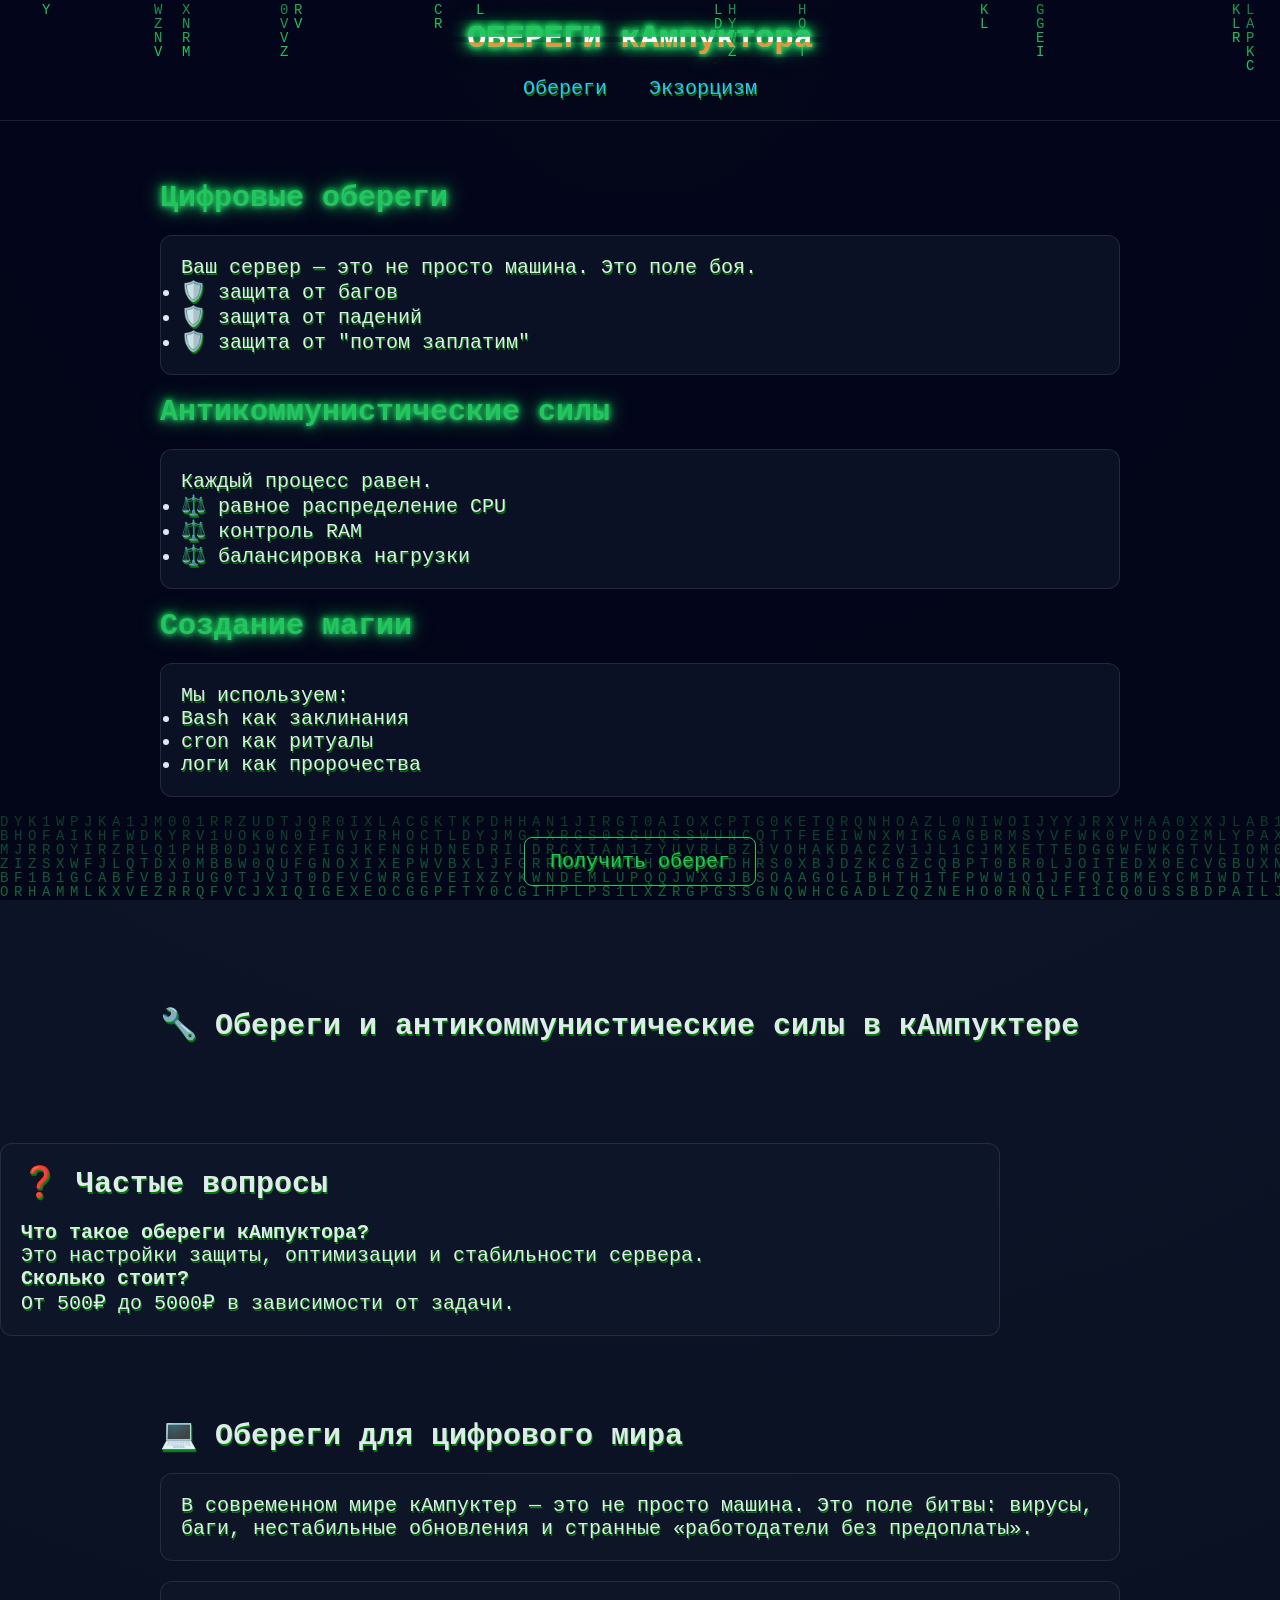
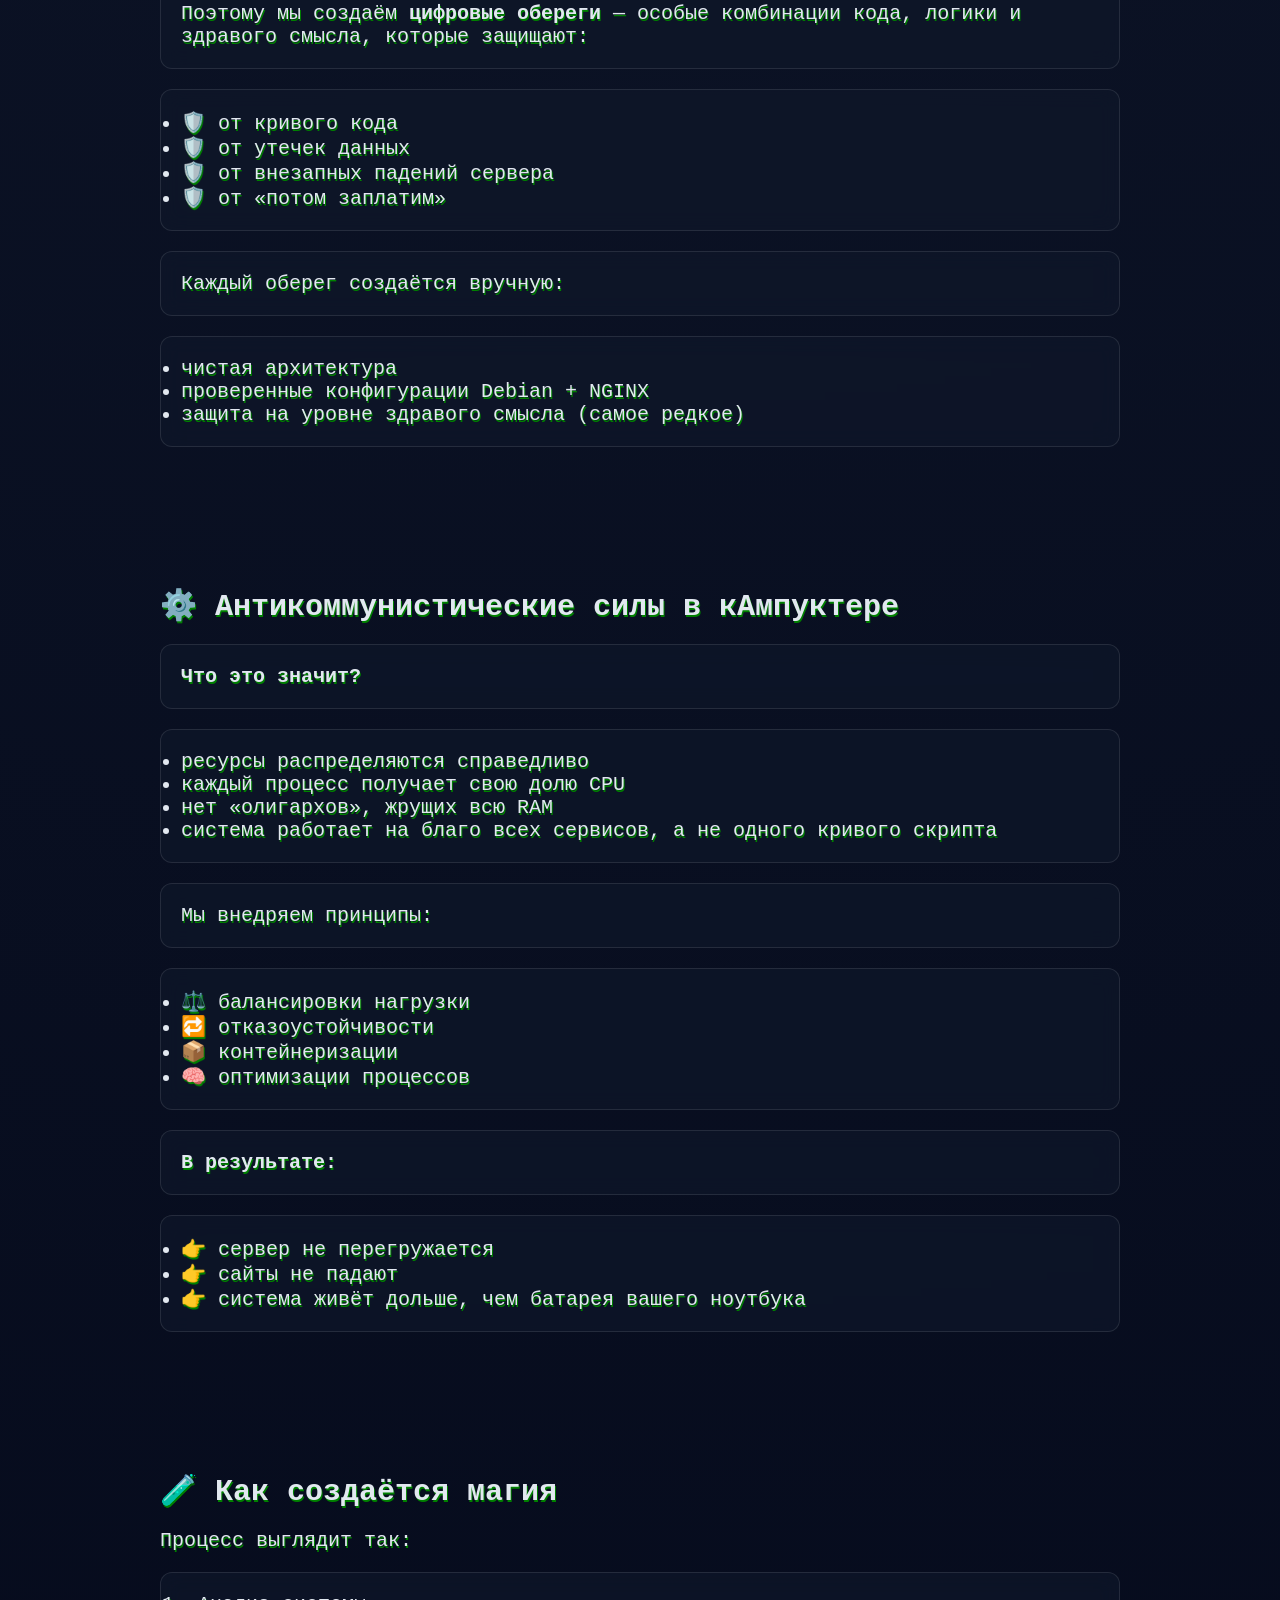
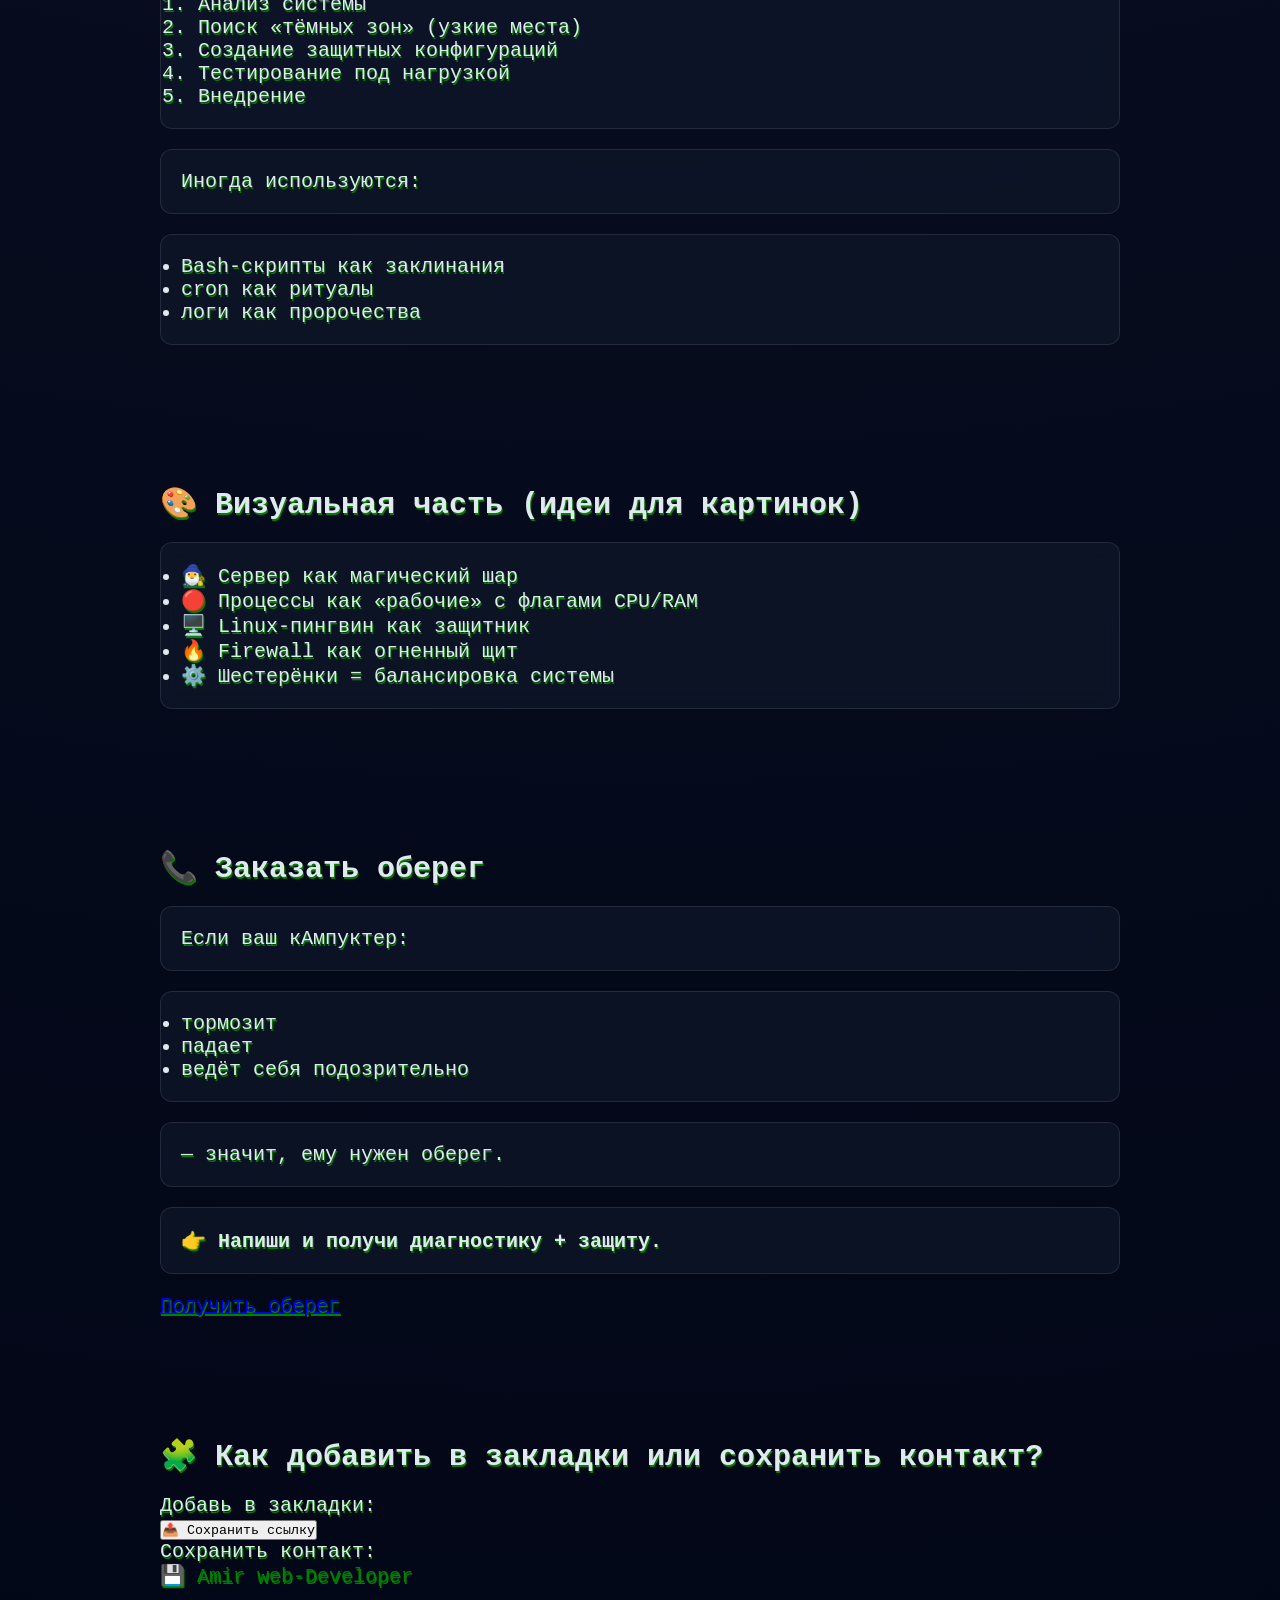
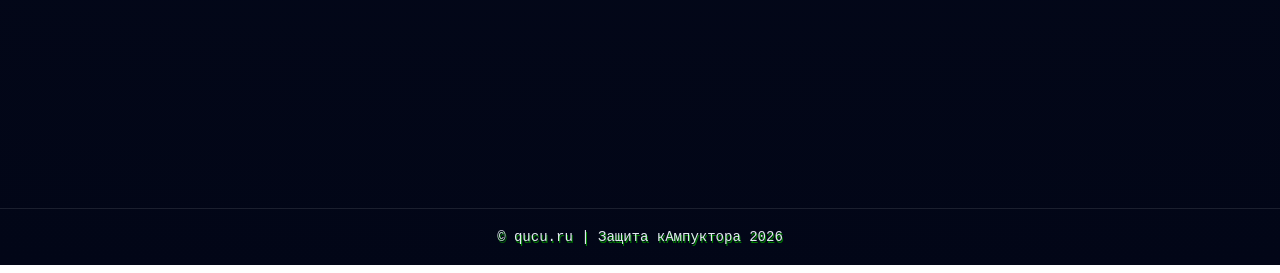
==== index.html @ 27f02ac3 "exsorcism" ====
<!DOCTYPE html>
<html lang="ru">
<head>
  <meta charset="UTF-8">
  <meta name="viewport" content="width=device-width, initial-scale=1.0">
  <title>Обереги кАмпуктора</title>
  <link rel="shortcut icon" href="logo.png" type="image/x-icon">
  <link rel="stylesheet" href="style.css">
  <script type="application/ld+json">
{
  "@context": "https://schema.org",
  "@type": "FAQPage",
  "mainEntity": [

    {
      "@type": "Question",
      "name": "Что такое обереги кАмпуктора?",
      "acceptedAnswer": {
        "@type": "Answer",
        "text": "Это комплекс настроек и защитных решений для серверов: безопасность, оптимизация, мониторинг и стабильность работы."
      }
    },

    {
      "@type": "Question",
      "name": "Зачем настраивать сервер Debian и NGINX?",
      "acceptedAnswer": {
        "@type": "Answer",
        "text": "Без настройки сервер может тормозить, падать или быть уязвимым для атак. Правильная конфигурация обеспечивает стабильность и защиту."
      }
    },

    {
      "@type": "Question",
      "name": "Сколько стоит настройка сервера?",
      "acceptedAnswer": {
        "@type": "Answer",
        "text": "Диагностика от 500 рублей, базовая защита от 2000 рублей, полная настройка сервера от 5000 рублей. Цена зависит от сложности задачи."
      }
    },

    {
      "@type": "Question",
      "name": "Как быстро выполняется работа?",
      "acceptedAnswer": {
        "@type": "Answer",
        "text": "Обычно диагностика занимает 1-2 часа, настройка — от нескольких часов до 1-2 дней в зависимости от проекта."
      }
    },

    {
      "@type": "Question",
      "name": "Можно ли ускорить сайт без покупки нового сервера?",
      "acceptedAnswer": {
        "@type": "Answer",
        "text": "Да, оптимизация конфигурации, кэширование и настройка NGINX часто дают значительный прирост производительности без апгрейда железа."
      }
    },

    {
      "@type": "Question",
      "name": "Как связаться для заказа?",
      "acceptedAnswer": {
        "@type": "Answer",
        "text": "Связаться можно через Telegram или email, указанные на сайте. Ответ обычно в течение 5–15 минут."
      }
    }

  ]
}
</script>
  <script type="application/ld+json">
{
  "@context": "https://schema.org",
  "@type": "ProfessionalService",
  "name": "Amulets Kampuktera",
  "url": "https://amulets-kampuktera.qucu.ru/",
  "description": "Настройка и защита серверов Debian и NGINX. Обереги кАмпуктора: безопасность, оптимизация, стабильность.",
  "areaServed": "Worldwide",
  "availableLanguage": ["Russian"],
  "serviceType": [
    "Server Administration",
    "NGINX Setup",
    "Debian Configuration",
    "Web Server Security",
    "Performance Optimization"
  ],
  "provider": {
    "@type": "Person",
    "name": "Amir"
  },
  "offers": {
    "@type": "Offer",
    "priceCurrency": "RUB",
    "price": "500",
    "description": "Диагностика сервера и консультация"
  }
}
</script>
<script type="application/ld+json">
{
  "@context": "https://schema.org",
  "@type": "Service",
  "name": "Настройка и защита серверов",
  "provider": {
    "@type": "Person",
    "name": "Amir"
  },
  "areaServed": {
    "@type": "Place",
    "name": "Worldwide"
  },
  "hasOfferCatalog": {
    "@type": "OfferCatalog",
    "name": "Услуги",
    "itemListElement": [
      {
        "@type": "Offer",
        "name": "Диагностика сервера",
        "price": "500",
        "priceCurrency": "RUB"
      },
      {
        "@type": "Offer",
        "name": "Настройка безопасности",
        "price": "2000",
        "priceCurrency": "RUB"
      },
      {
        "@type": "Offer",
        "name": "Полная настройка сервера",
        "price": "5000",
        "priceCurrency": "RUB"
      }
    ]
  }
}
</script>
<script type="application/ld+json">
{
  "@context": "https://schema.org",
  "@type": "ContactPoint",
  "contactType": "customer support",
  "availableLanguage": ["Russian"],
  "url": "https://wa.me/+79528885656"
}
</script>
</head>
<body>

<canvas id="matrix"></canvas>
 <main>
<header>
  <h1 class="neon glitch"  data-text="ОБЕРЕГИ кАмпуктора">ОБЕРЕГИ кАмпуктора</h1>
  <nav>
    <!-- <a href="/">Главная</a> -->
    <a href="/amuletes">Обереги</a>
    <a href="/exorcism">Экзорцизм</a>
  </nav>
</header>

<section>
  <h2 class="neon">Цифровые обереги</h2>
  <div class="card">
    <p>Ваш сервер — это не просто машина. Это поле боя.</p>
    <ul>
      <li>🛡️ защита от багов</li>
      <li>🛡️ защита от падений</li>
      <li>🛡️ защита от "потом заплатим"</li>
    </ul>
  </div>

  <h2 class="neon">Антикоммунистические силы</h2>
  <div class="card">
    <p>Каждый процесс равен.</p>
    <ul>
      <li>⚖️ равное распределение CPU</li>
      <li>⚖️ контроль RAM</li>
      <li>⚖️ балансировка нагрузки</li>
    </ul>
  </div>

  <h2 class="neon">Создание магии</h2>
  <div class="card">
    <p>Мы используем:</p>
    <ul>
      <li>Bash как заклинания</li>
      <li>cron как ритуалы</li>
      <li>логи как пророчества</li>
    </ul>
  </div>

  <div style="text-align:center;margin-top:40px;">
    <a href="#contact" class="btn">Получить оберег</a>
  </div>
</section>
  <section id="hero">
    <h1>🔧  Обереги и антикоммунистические силы в кАмпуктере</h1>
  </section>
<section class="card reveal">
  <h2>❓ Частые вопросы</h2>

  <p><strong>Что такое обереги кАмпуктора?</strong><br>
  Это настройки защиты, оптимизации и стабильности сервера.</p>

  <p><strong>Сколько стоит?</strong><br>
  От 500₽ до 5000₽ в зависимости от задачи.</p>

</section>
  <section id="oberegi">
    <h2>💻 Обереги для цифрового мира</h2>

    <p class="card">
      В современном мире кАмпуктер — это не просто машина.
      Это поле битвы: вирусы, баги, нестабильные обновления и странные «работодатели без предоплаты».
    </p>

    <p class="card">
      Поэтому мы создаём <strong>цифровые обереги</strong> — особые комбинации кода, логики и здравого смысла, которые защищают:
    </p>

    <ul class="card">
      <li>🛡️ от кривого кода</li>
      <li>🛡️ от утечек данных</li>
      <li>🛡️ от внезапных падений сервера</li>
      <li>🛡️ от «потом заплатим»</li>
    </ul>

    <p class="card">Каждый оберег создаётся вручную:</p>

    <ul class="card">
      <li>чистая архитектура</li>
      <li>проверенные конфигурации Debian + NGINX</li>
      <li>защита на уровне здравого смысла (самое редкое)</li>
    </ul>
  </section>

  <section id="communism">
    <h2>⚙️ Антикоммунистические силы в кАмпуктере</h2>

    <p class="card"><strong>Что это значит?</strong></p>

    <ul class="card">
      <li>ресурсы распределяются справедливо</li>
      <li>каждый процесс получает свою долю CPU</li>
      <li>нет «олигархов», жрущих всю RAM</li>
      <li>система работает на благо всех сервисов, а не одного кривого скрипта</li>
    </ul>

    <p class="card">Мы внедряем принципы:</p>

    <ul class="card">
      <li>⚖️ балансировки нагрузки</li>
      <li>🔁 отказоустойчивости</li>
      <li>📦 контейнеризации</li>
      <li>🧠 оптимизации процессов</li>
    </ul>

    <p class="card"><strong>В результате:</strong></p>

    <ul class="card">
      <li>👉 сервер не перегружается</li>
      <li>👉 сайты не падают</li>
      <li>👉 система живёт дольше, чем батарея вашего ноутбука</li>
    </ul>
  </section>

  <section id="magic">
    <h2>🧪 Как создаётся магия</h2>

    <pv>Процесс выглядит так:</p>

    <ol class="card">
      <li>Анализ системы</li>
      <li>Поиск «тёмных зон» (узкие места)</li>
      <li>Создание защитных конфигураций</li>
      <li>Тестирование под нагрузкой</li>
      <li>Внедрение</li>
    </ol>

    <p class="card">Иногда используются:</p>

    <ul class="card">
      <li>Bash-скрипты как заклинания</li>
      <li>cron как ритуалы</li>
      <li>логи как пророчества</li>
    </ul>
  </section>

  <section id="visual">
    <h2>🎨 Визуальная часть (идеи для картинок)</h2>

    <ul class="card">
      <li>🧙‍♂️ Сервер как магический шар</li>
      <li>🔴 Процессы как «рабочие» с флагами CPU/RAM</li>
      <li>🖥️ Linux-пингвин как защитник</li>
      <li>🔥 Firewall как огненный щит</li>
      <li>⚙️ Шестерёнки = балансировка системы</li>
    </ul>
  </section>

  <section id="contact">
    <h2>📞 Заказать оберег</h2>

    <p class="card">Если ваш кАмпуктер:</p>

    <ul class="card">
      <li>тормозит</li>
      <li>падает</li>
      <li>ведёт себя подозрительно</li>
    </ul>

    <p class="card">— значит, ему нужен оберег.</p>

    <p class="card"><strong>👉 Напиши и получи диагностику + защиту.</strong></p>

    <a href="https://qucu.ru/#sec" class=\"btn\">Получить оберег</a>
  </section>

  <section id="menu">
    <h2>🧩 Как добавить в закладки или сохранить контакт? </h2>

    <p>Добавь в закладки:</p>
    <button onclick="shareSite()">📤 Сохранить ссылку</button>

<script>
function shareSite() {
  if (navigator.share) {
    navigator.share({
      title: document.title,
      url: window.location.href
    });
  } else {
    alert("Скопируйте ссылку и сохраните её.");
  }
}
</script>
    <br style="margin-bottom:3%;">

    <p>Сохранить контакт:</p>
    <a href="contact.vcf">💾 Amir web-Developer</a>
    
  </section>

</main>

<section>
 
</section>
<footer>
  <p> © <a href="https://qucu.ru">qucu.ru</a> | Защита кАмпуктора <span id="date"></span></p>
</footer>
<script src="js/matrix.js"></script>
<script>


  document.getElementById("date").textContent= new Date().getFullYear();
</script>

</body>
</html>
---- style.css ----
* {margin:0;padding:0;box-sizing:border-box;font-family:monospace;}

    body {
      background: radial-gradient(circle at top, #0f172a, #020617);
      color: #e2e8f0;
      overflow-x:hidden;
      font-size:20px;
      text-shadow:1px 2px green;
    }

    /* Neon glow */
    .neon {
      color:#22c55e;
      text-shadow:0 0 5px #22c55e,0 0 10px #22c55e,0 0 20px #22c55e;
    }

    header {
      padding:20px;
      text-align:center;
      border-bottom:1px solid rgba(255,255,255,0.1);
    }

    nav a {
      margin:0 15px;
      color:#38bdf8;
      text-decoration:none;
      transition:0.3s;
    }

    nav a:hover {
      color:#22c55e;
      text-shadow:0 0 10px #22c55e;
    }

    section {
      padding:60px 20px;
      max-width:1000px;
      margin:auto;
    }

    h1, h2 {
      margin-bottom:20px;
    }
 /* GLITCH */
    .glitch {
      position:relative;
      color:white;
      font-size:32px;
    }

    .glitch::before,
    .glitch::after {
      content:attr(data-text);
      position:absolute;
      left:0;
      width:100%;
      overflow:hidden;
    }

    .glitch::before {
      animation:glitchTop 1s infinite;
      color:#22c55e;
      clip-path:polygon(0 0,100% 0,100% 45%,0 45%);
    }

    .glitch::after {
      animation:glitchBottom 1.5s infinite;
      color:#f88e38;
      clip-path:polygon(0 60%,100% 60%,100% 100%,0 100%);
    }

    @keyframes glitchTop {
      0% {transform:translate(0);} 
      50% {transform:translate(-2px,-2px);} 
      100% {transform:translate(0);} 
    }

    @keyframes glitchBottom {
      0% {transform:translate(0);} 
      50% {transform:translate(2px,2px);} 
      100% {transform:translate(0);} 
    } /* glitch */

    .card {
      background: rgba(15,23,42,0.7);
      border:1px solid rgba(255,255,255,0.1);
      padding:20px;
      margin:20px 0;
      border-radius:12px;
      backdrop-filter: blur(10px);
      transition:0.3s;
    }
    
  ol.card li {
    margin-left:17px;
  }
    .card:hover {
      transform:translateY(-5px) scale(1.01);
      box-shadow:0 0 20px rgba(34,197,94,0.3);
    }

    /* Matrix rain */
    canvas {
      position:fixed;
      top:0;
      left:0;
      z-index:-1;
    }

    .btn {
      display:inline-block;
      padding:12px 25px;
      border:1px solid #22c55e;
      color:#22c55e;
      text-decoration:none;
      border-radius:8px;
      transition:0.3s;
    }

    .btn:hover {
      background:#22c55e;
      color:#020617;
      box-shadow:0 0 20px #22c55e;
    }

    footer {
      text-align:center;
      padding:20px;
      border-top:1px solid rgba(255,255,255,0.1);
      margin-top:40px;
      font-size:14px;
    }
    .card.show {
    opacity: 1;
    transform: translateY(0);
    }
   #menu > a:nth-child(7){
    text-decoration: none;
    color:green;
    transition: all ease-out 1s;
   }
   #menu > a:nth-child(7):hover{
    color:rgb(255, 217, 80);
   }
   footer > p > a {
    color: #e2e8f0;
    text-shadow: 1px 2px green;
    text-decoration: none;
   }
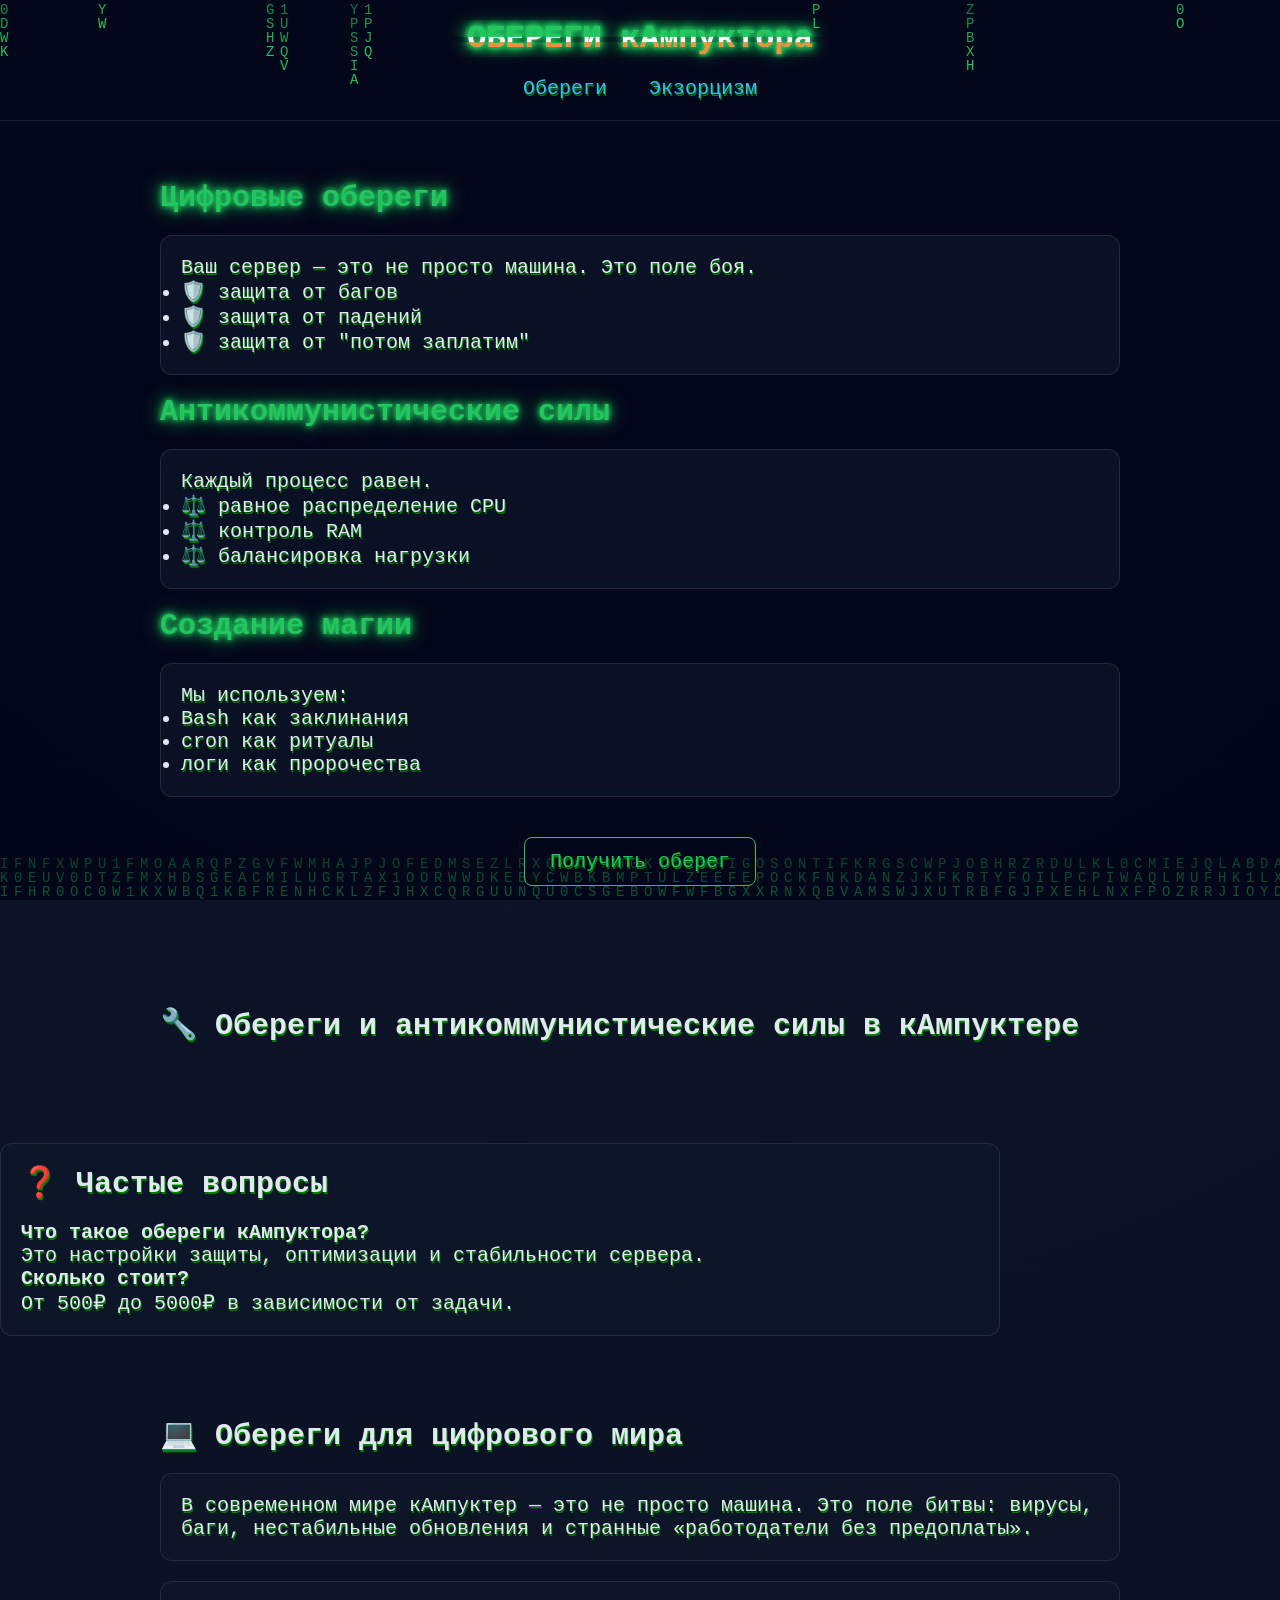
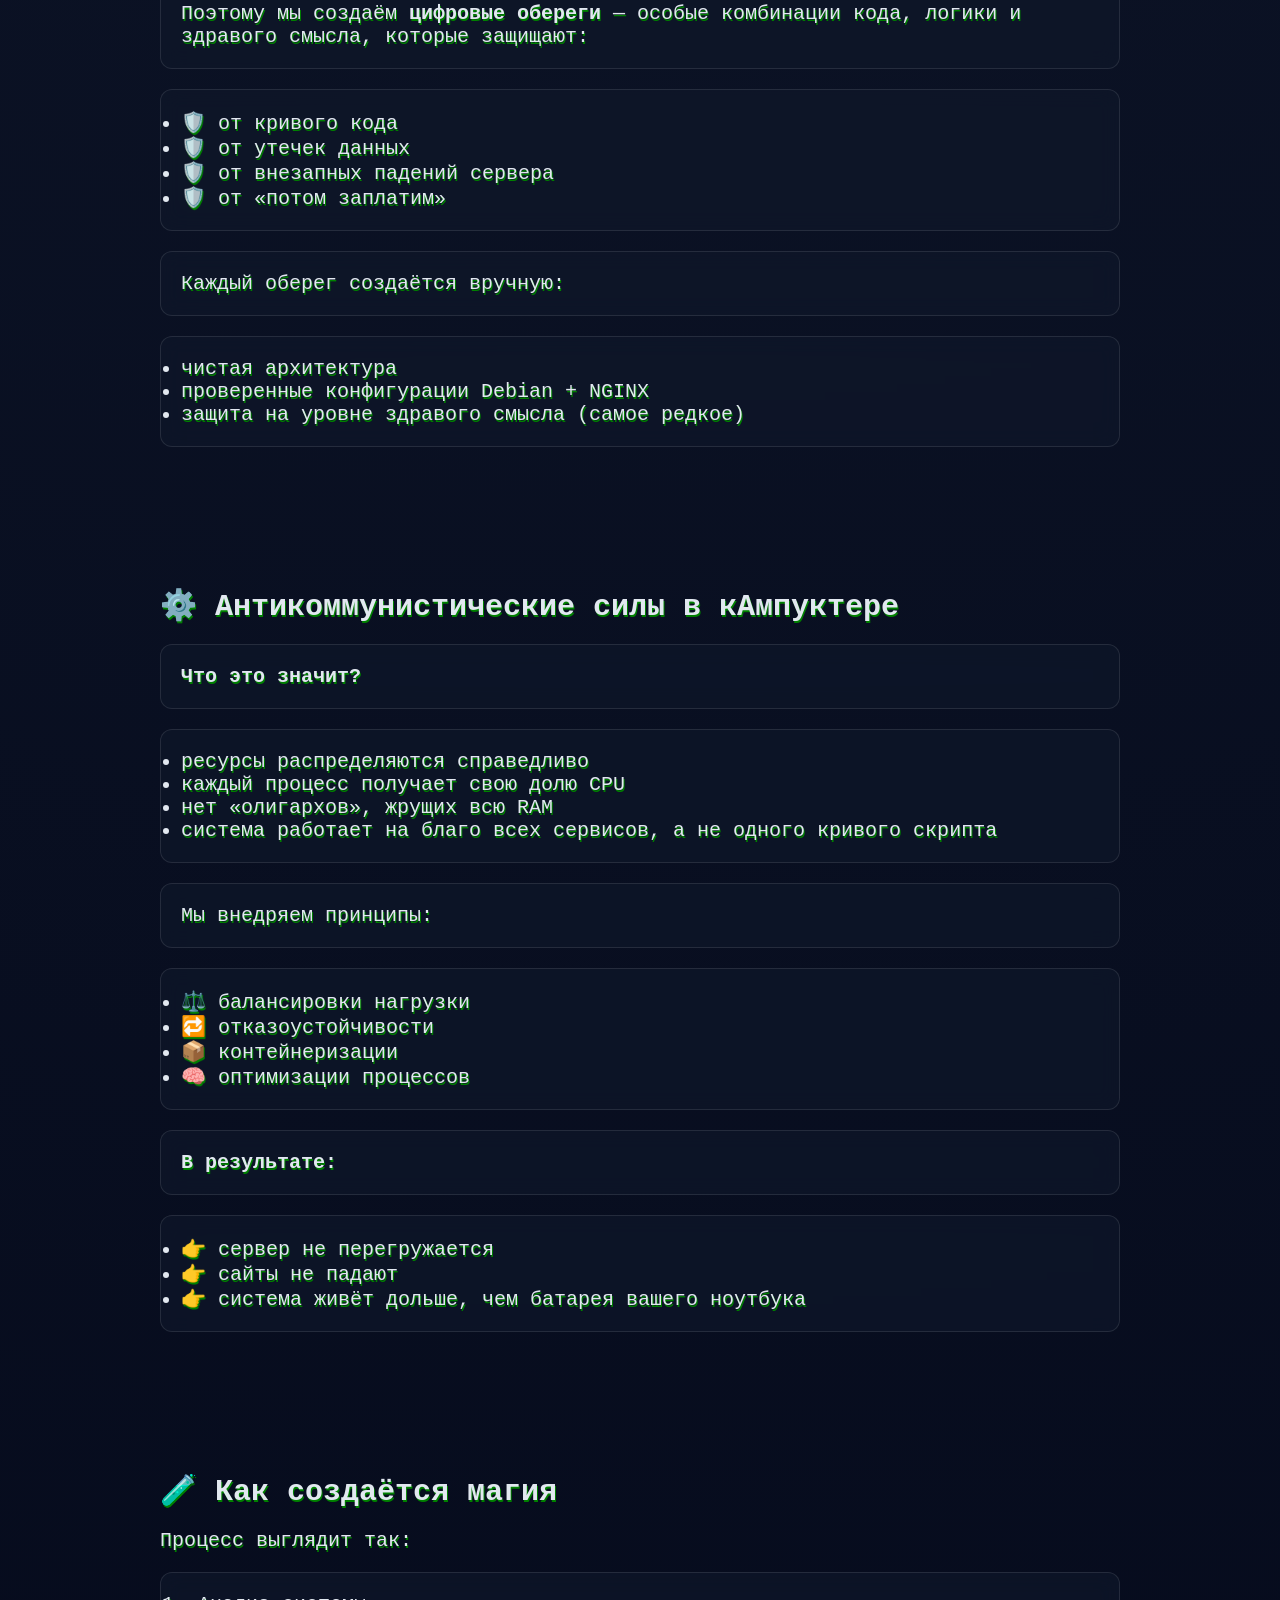
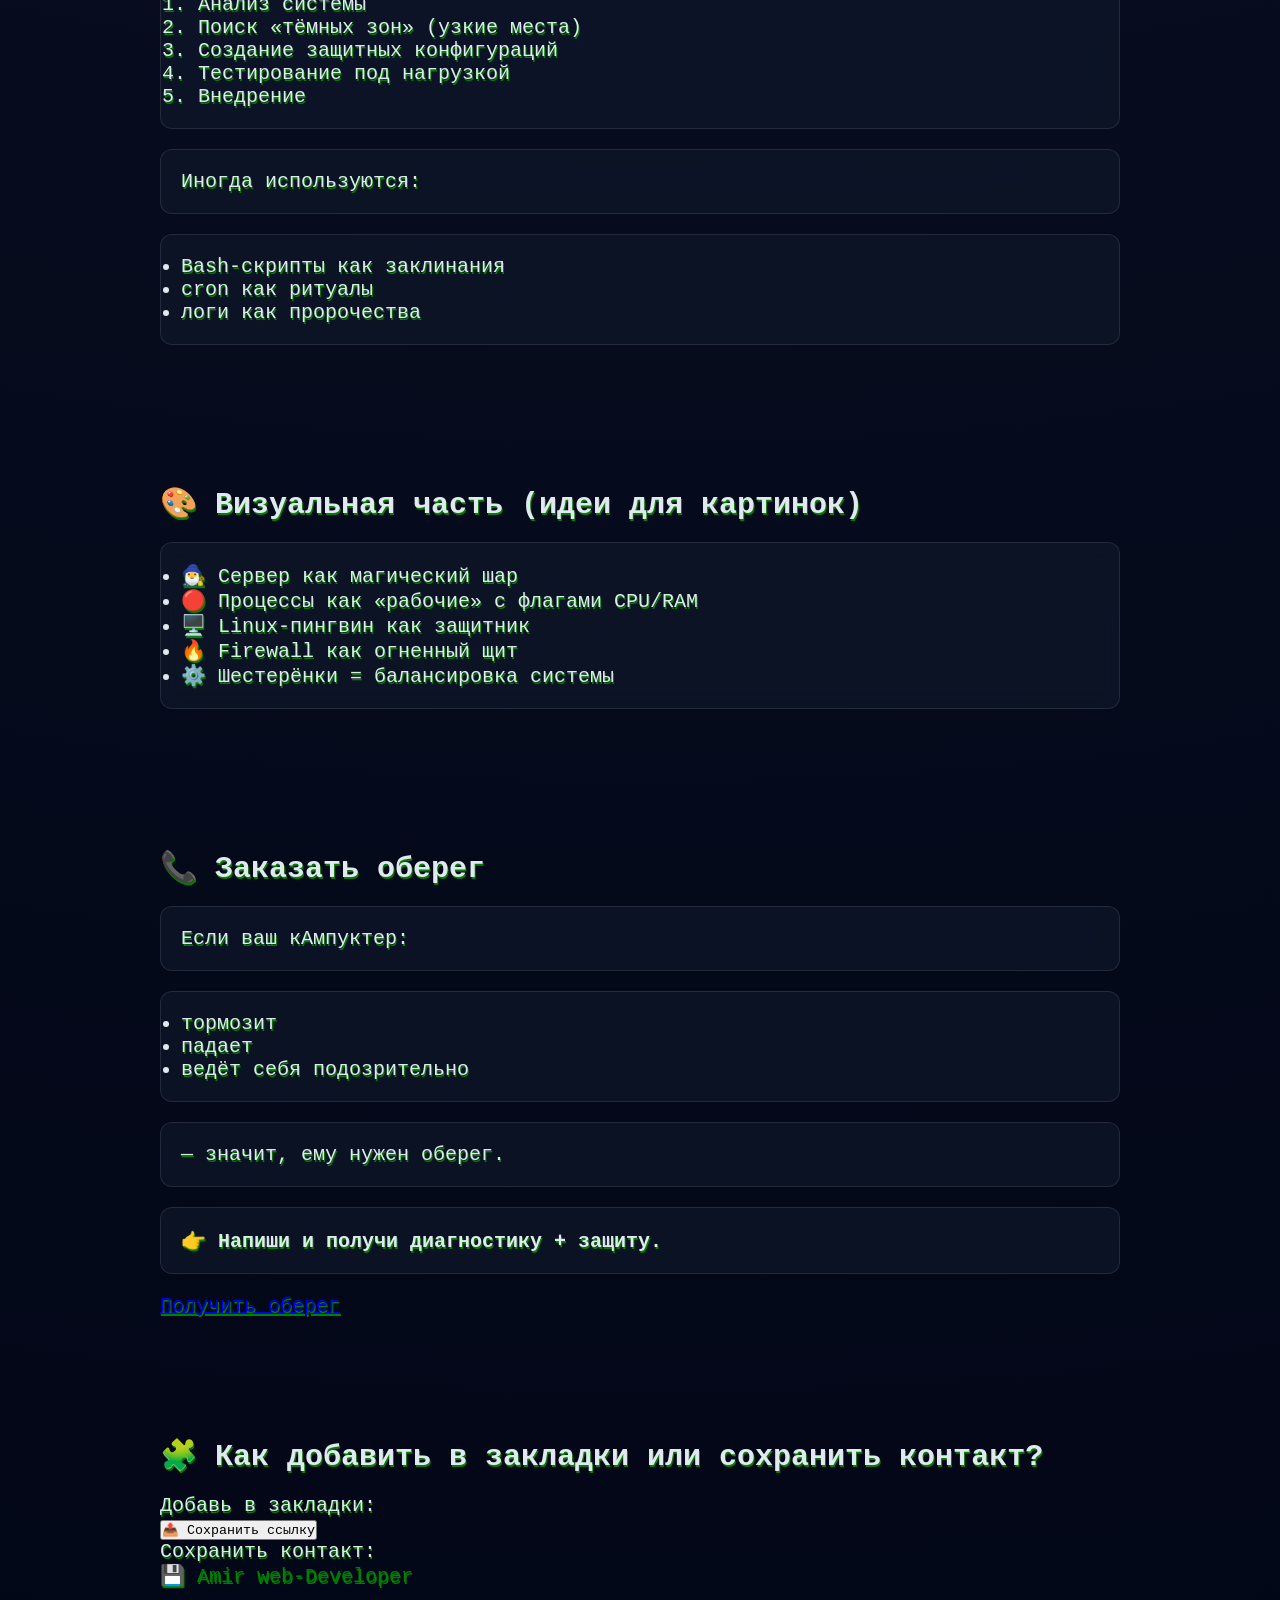
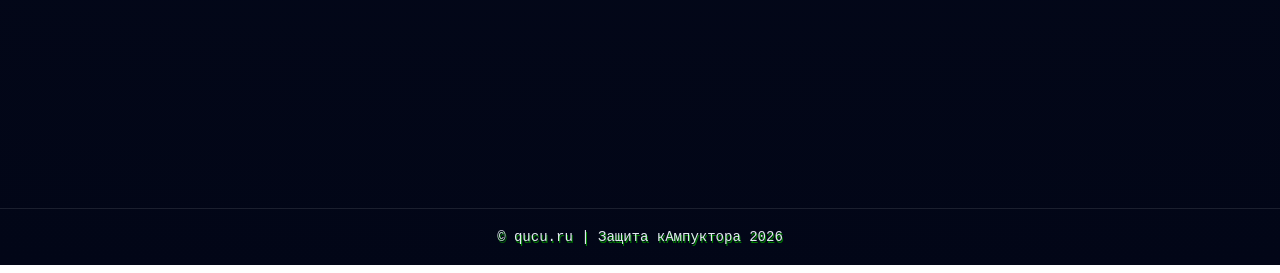
==== commit 2529f3cd: "right name page" ====
--- a/index.html
+++ b/index.html
@@ -155,7 +155,7 @@
   <nav>
     <!-- <a href="/">Главная</a> -->
     <a href="/amuletes">Обереги</a>
-    <a href="/exorcism">Экзорцизм</a>
+    <a href="/campucteric-rite-of-exorcism">Экзорцизм</a>
   </nav>
 </header>
 
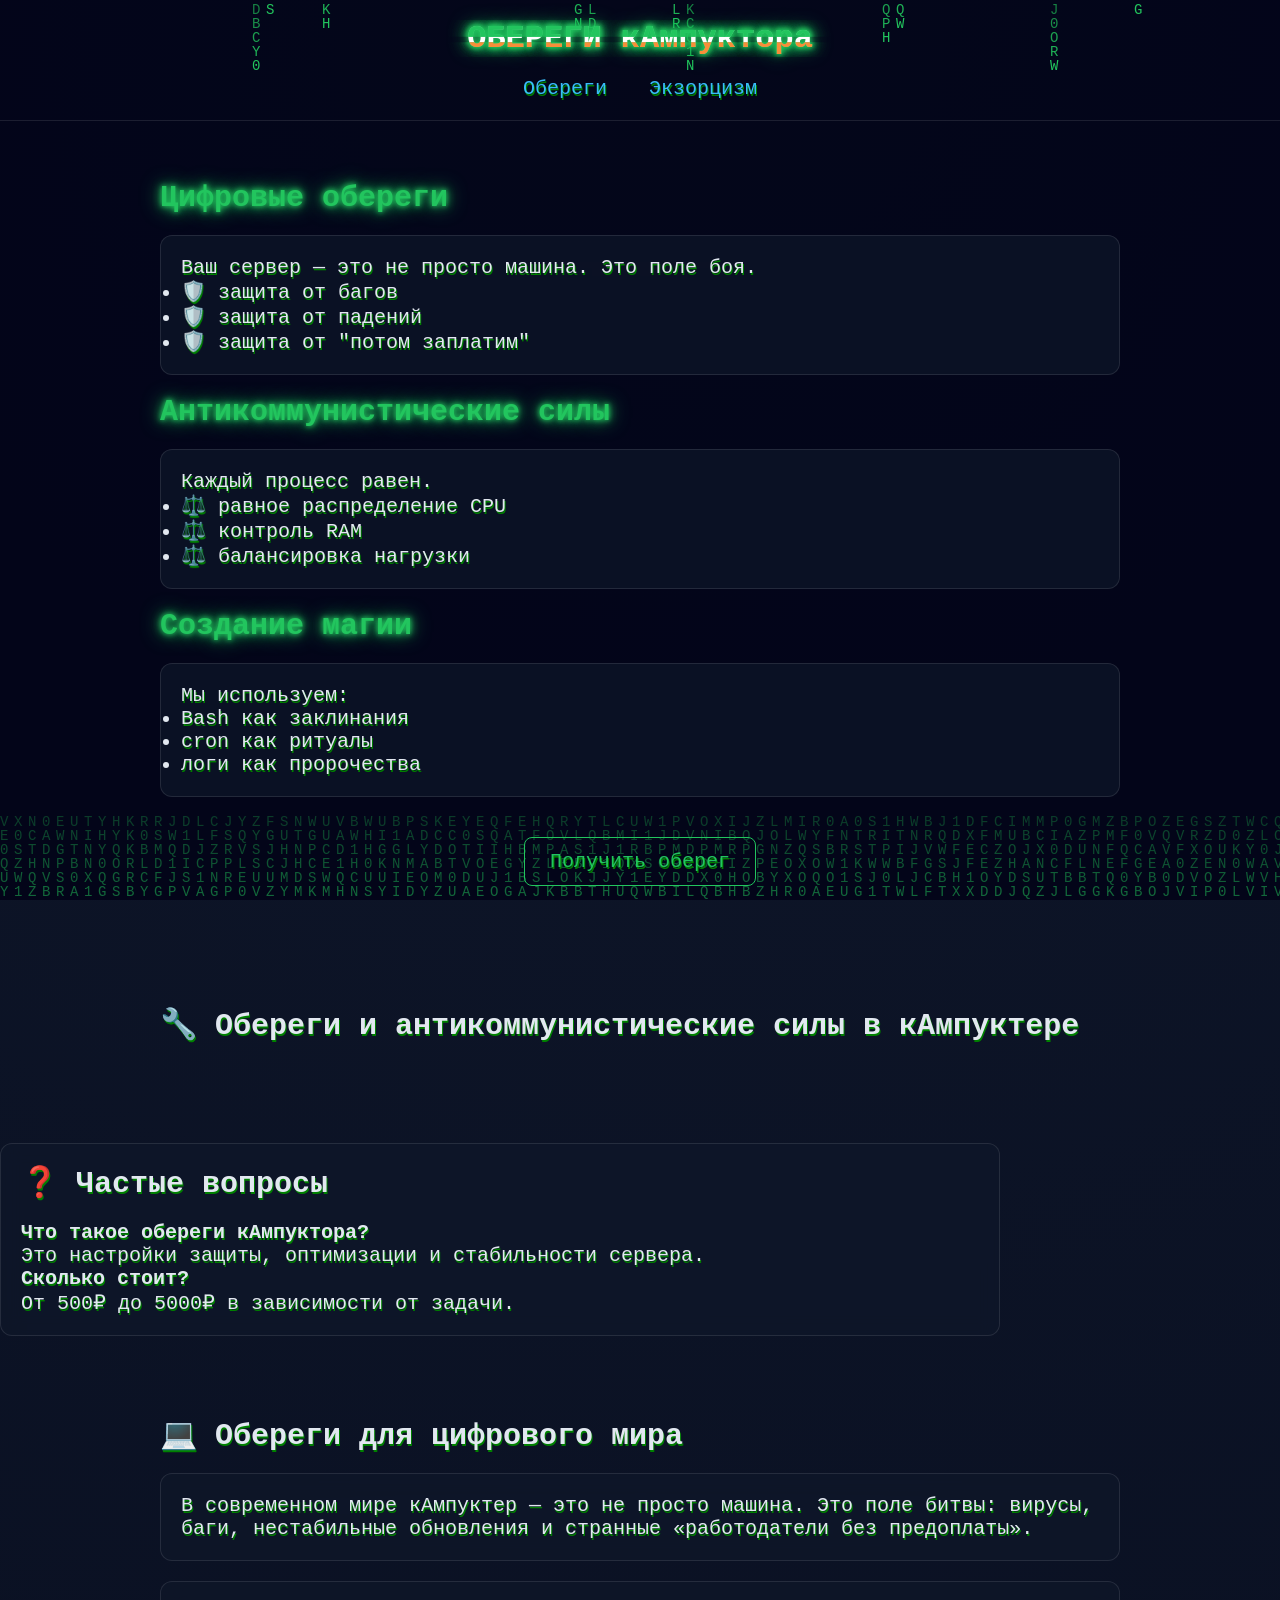
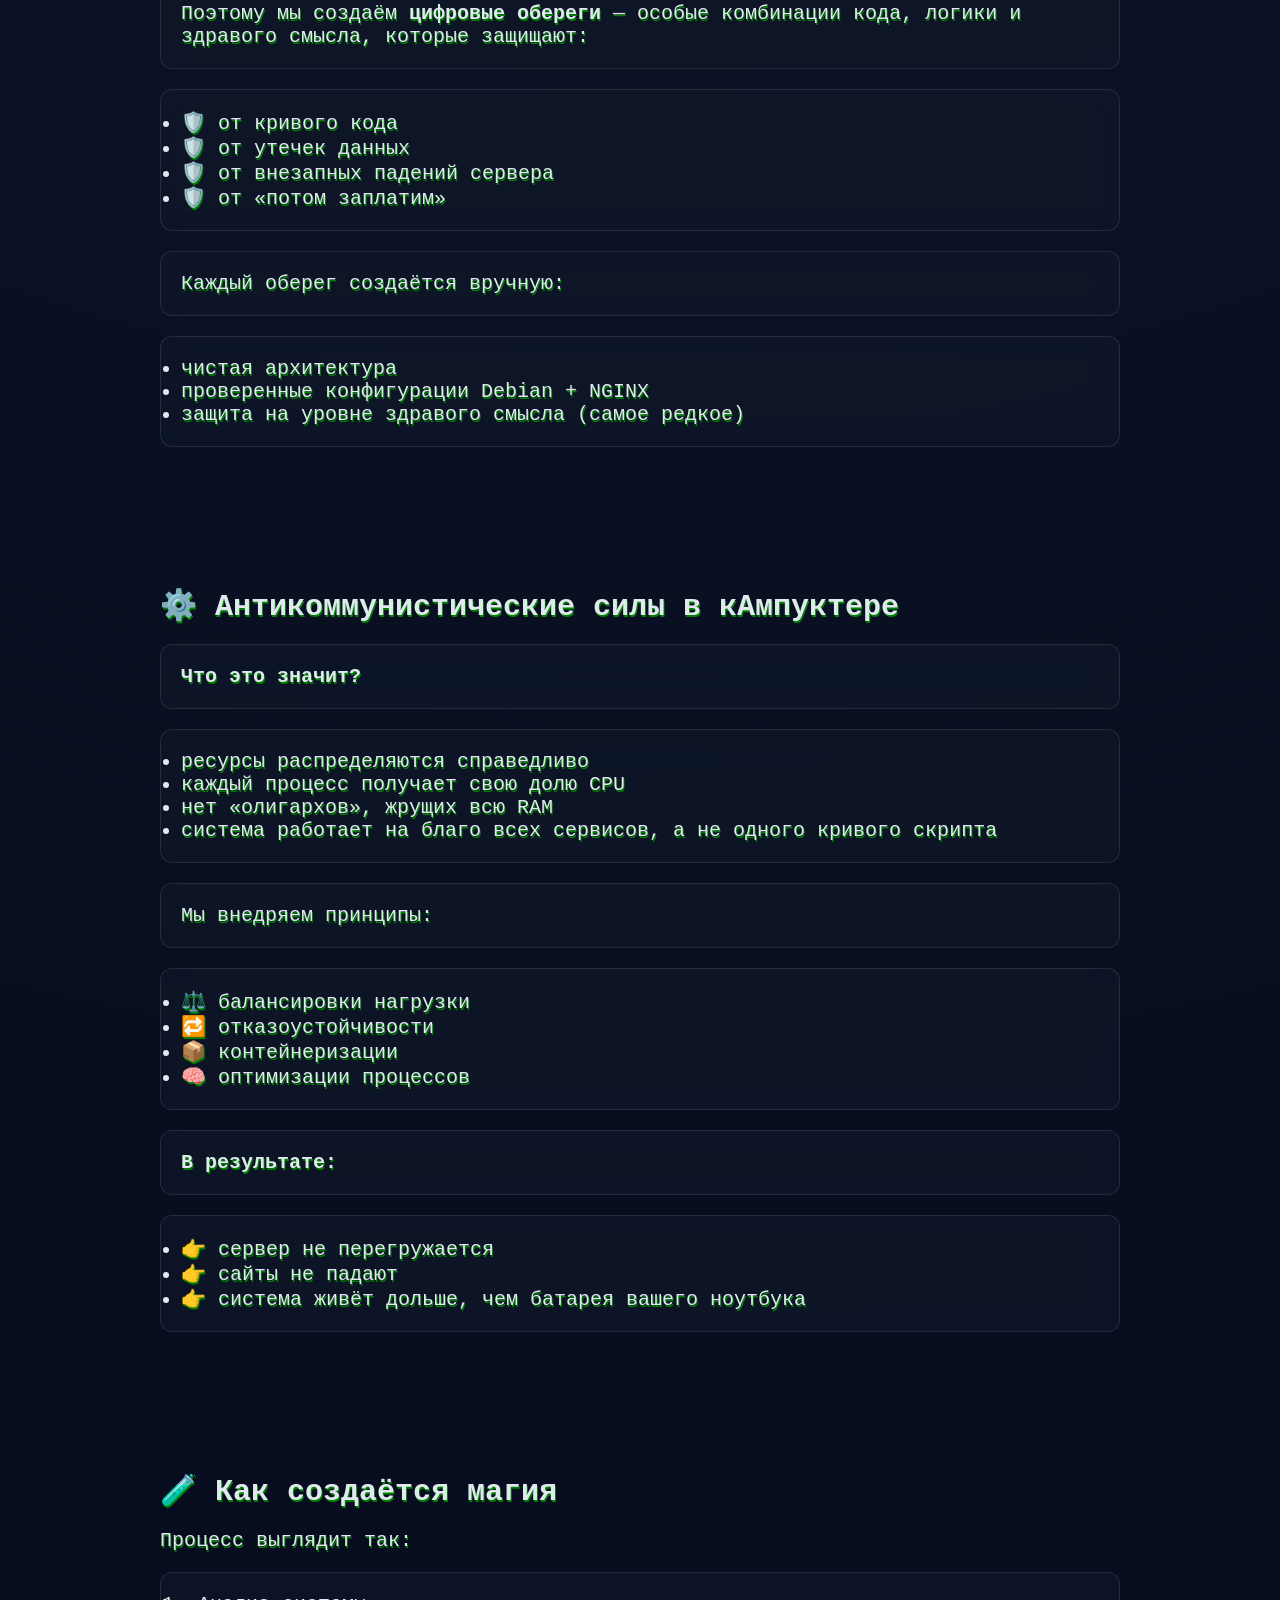
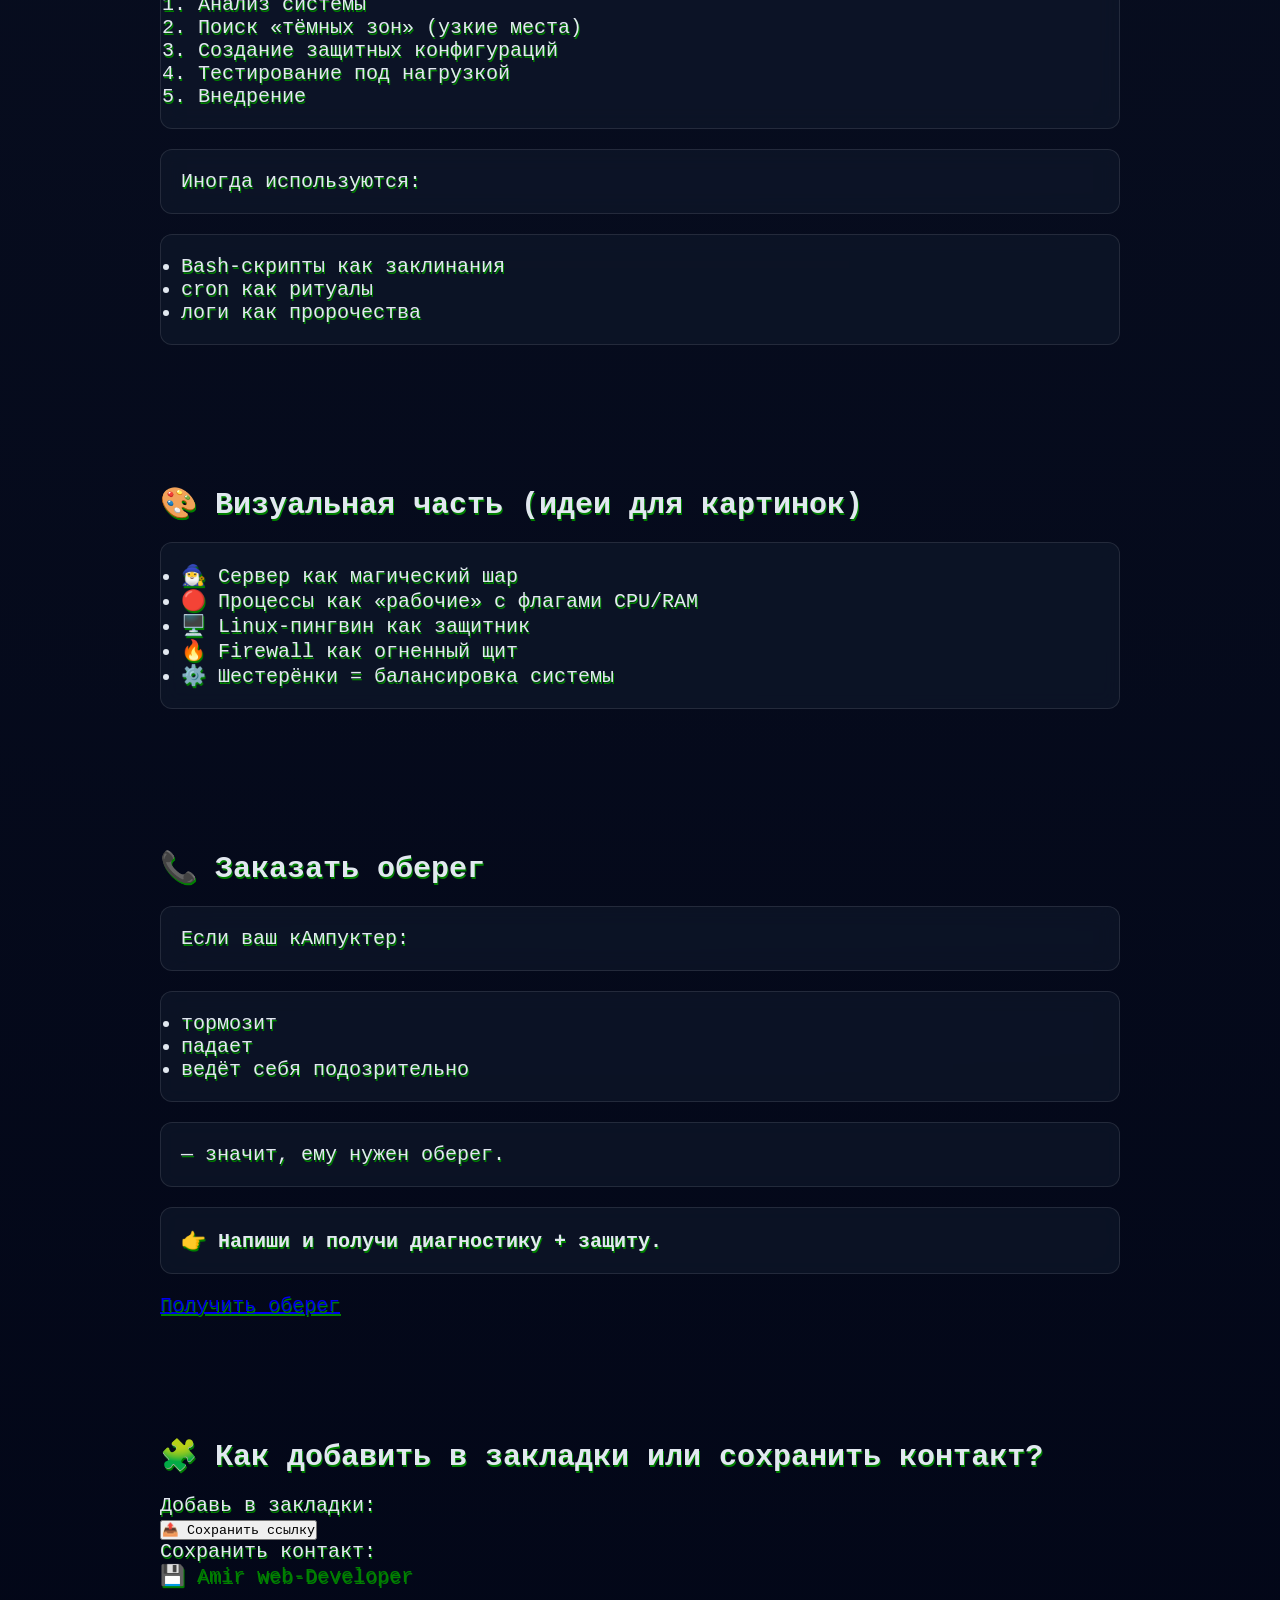
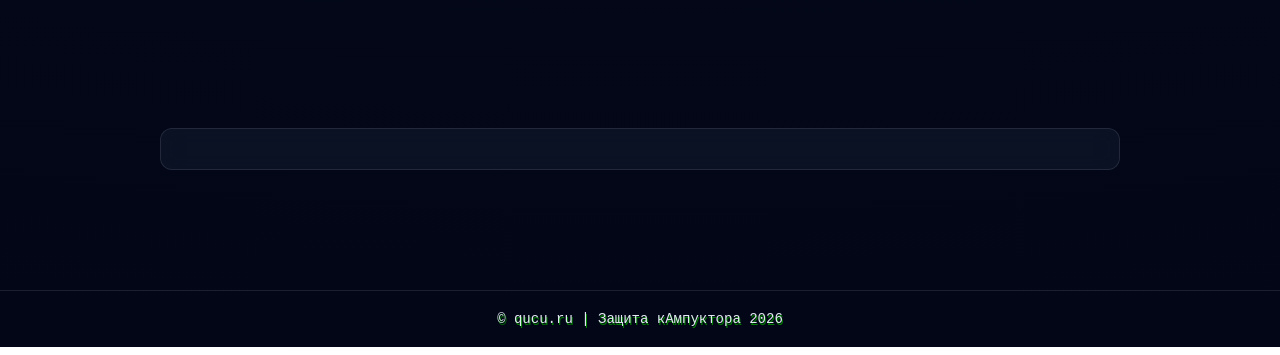
==== commit 16f410ce: "padding 3 page" ====
--- a/index.html
+++ b/index.html
@@ -344,8 +344,64 @@
 
 </main>
 
-<section>
- 
+<style>
+  #comment-style{
+    width:100%;
+    max-width:880px;
+  }
+  #comments-list{
+    display:flex;
+    align-items: center;
+    justify-content: center;
+    justify-items: center;
+    flex-direction:column;
+    /* margin:17px; */
+  }
+  .comment{
+    width:calc(100% - 2px);
+    max-width:842px;
+    background: rgba(15,23,42,0.7);
+    border: 1px solid rgba(255,255,255,0.1);
+    border-radius: 17px;
+    margin-bottom:7px;
+  }
+  .comment > p{
+    padding:17px;
+
+  }
+  .comment > span{
+    background: green;
+    border-radius: 0 0 0 17px;
+  }
+</style>
+<section id="comments-style">
+  <div id="comments" class="card reveal"></div>
+  <script>
+    async function loadAssets() {
+      try {
+      // Загружаем CSS
+      // const cssResponse = await fetch("https://comments.qucu.ru/style");
+      // const cssText = await cssResponse.text();
+      // const style = document.createElement("style");
+      // style.textContent = cssText;
+      // document.head.append(style);
+
+      // Загружаем JS с ID пользователя
+      const jsResponse = await fetch(`https://comments.qucu.ru/no-captcha/2`);
+      const jsText = await jsResponse.text();
+      const js = document.createElement("script");
+      js.type = "text/javascript";
+      js.textContent = jsText;
+      document.head.append(js);
+
+
+      } catch (err) {
+      console.error("Ошибка загрузки:", err);
+      }
+      }
+
+      loadAssets();
+  </script>
 </section>
 <footer>
   <p> © <a href="https://qucu.ru">qucu.ru</a> | Защита кАмпуктора <span id="date"></span></p>
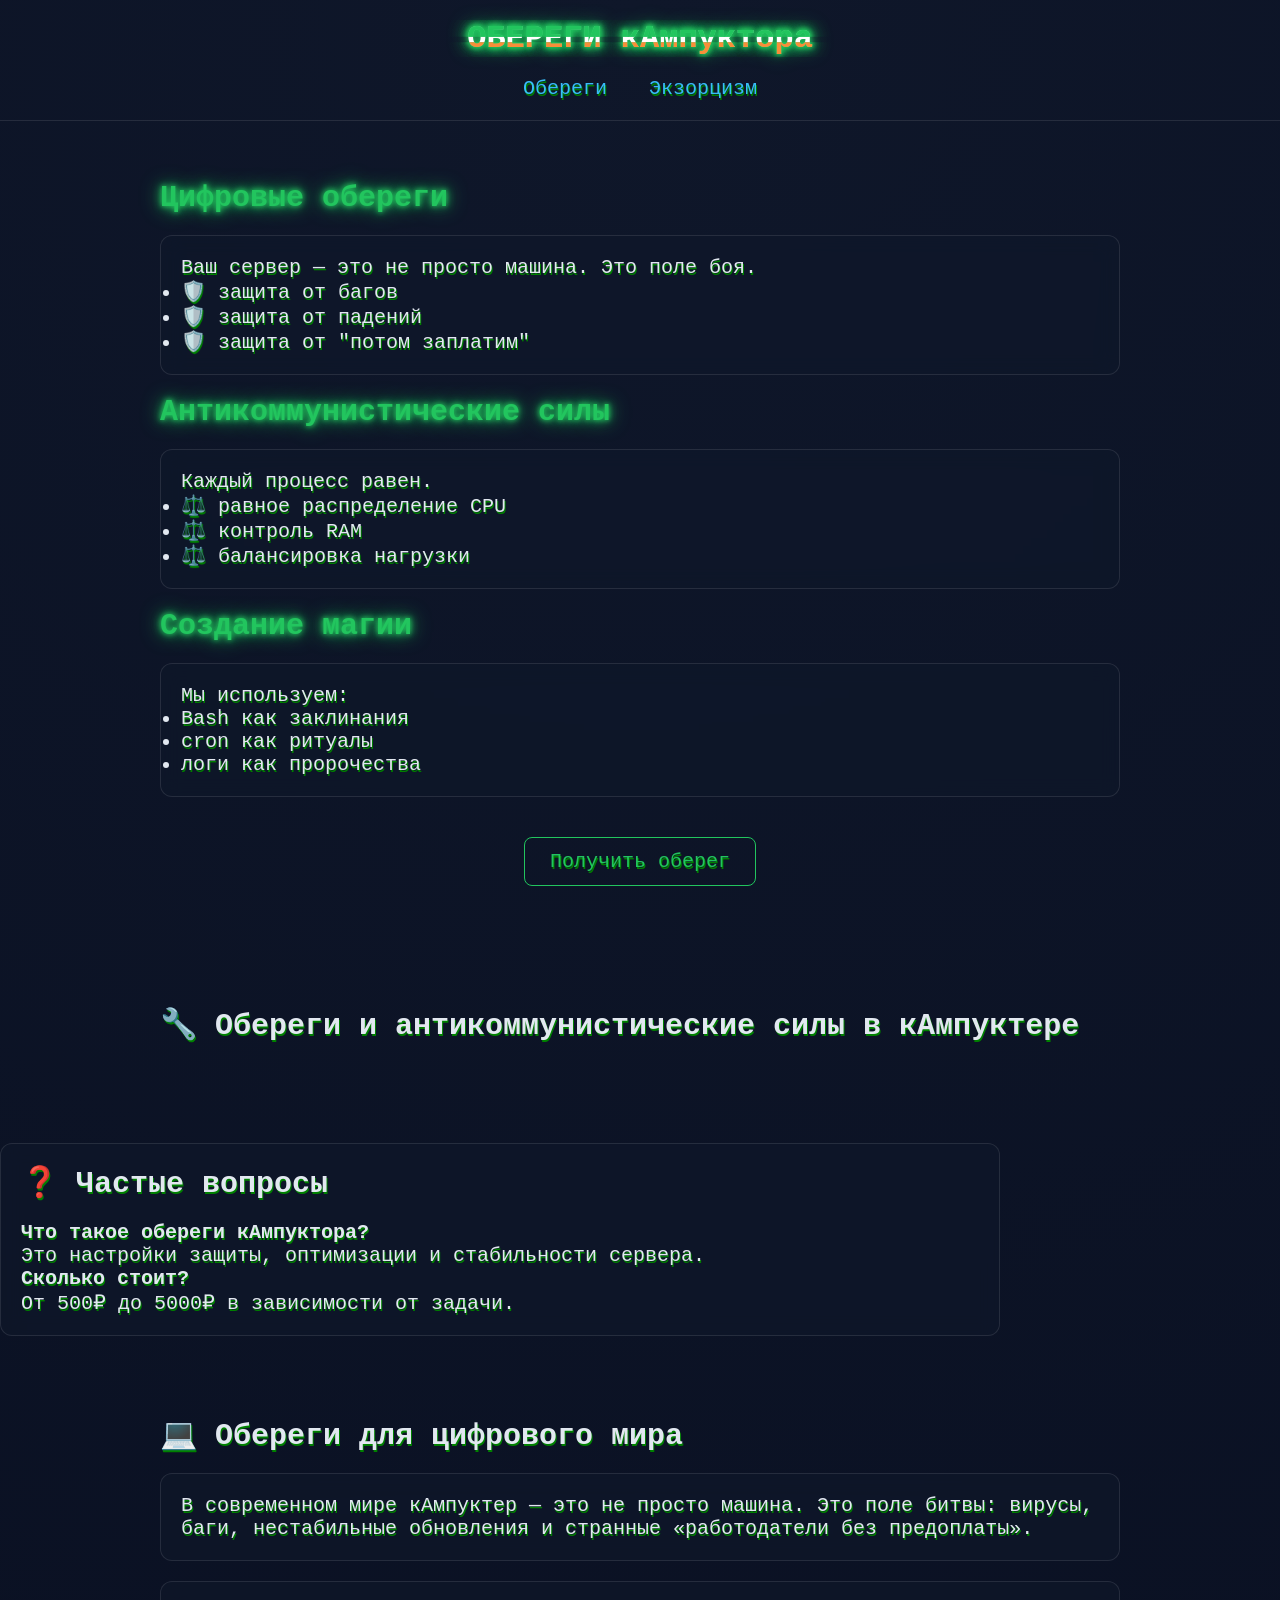
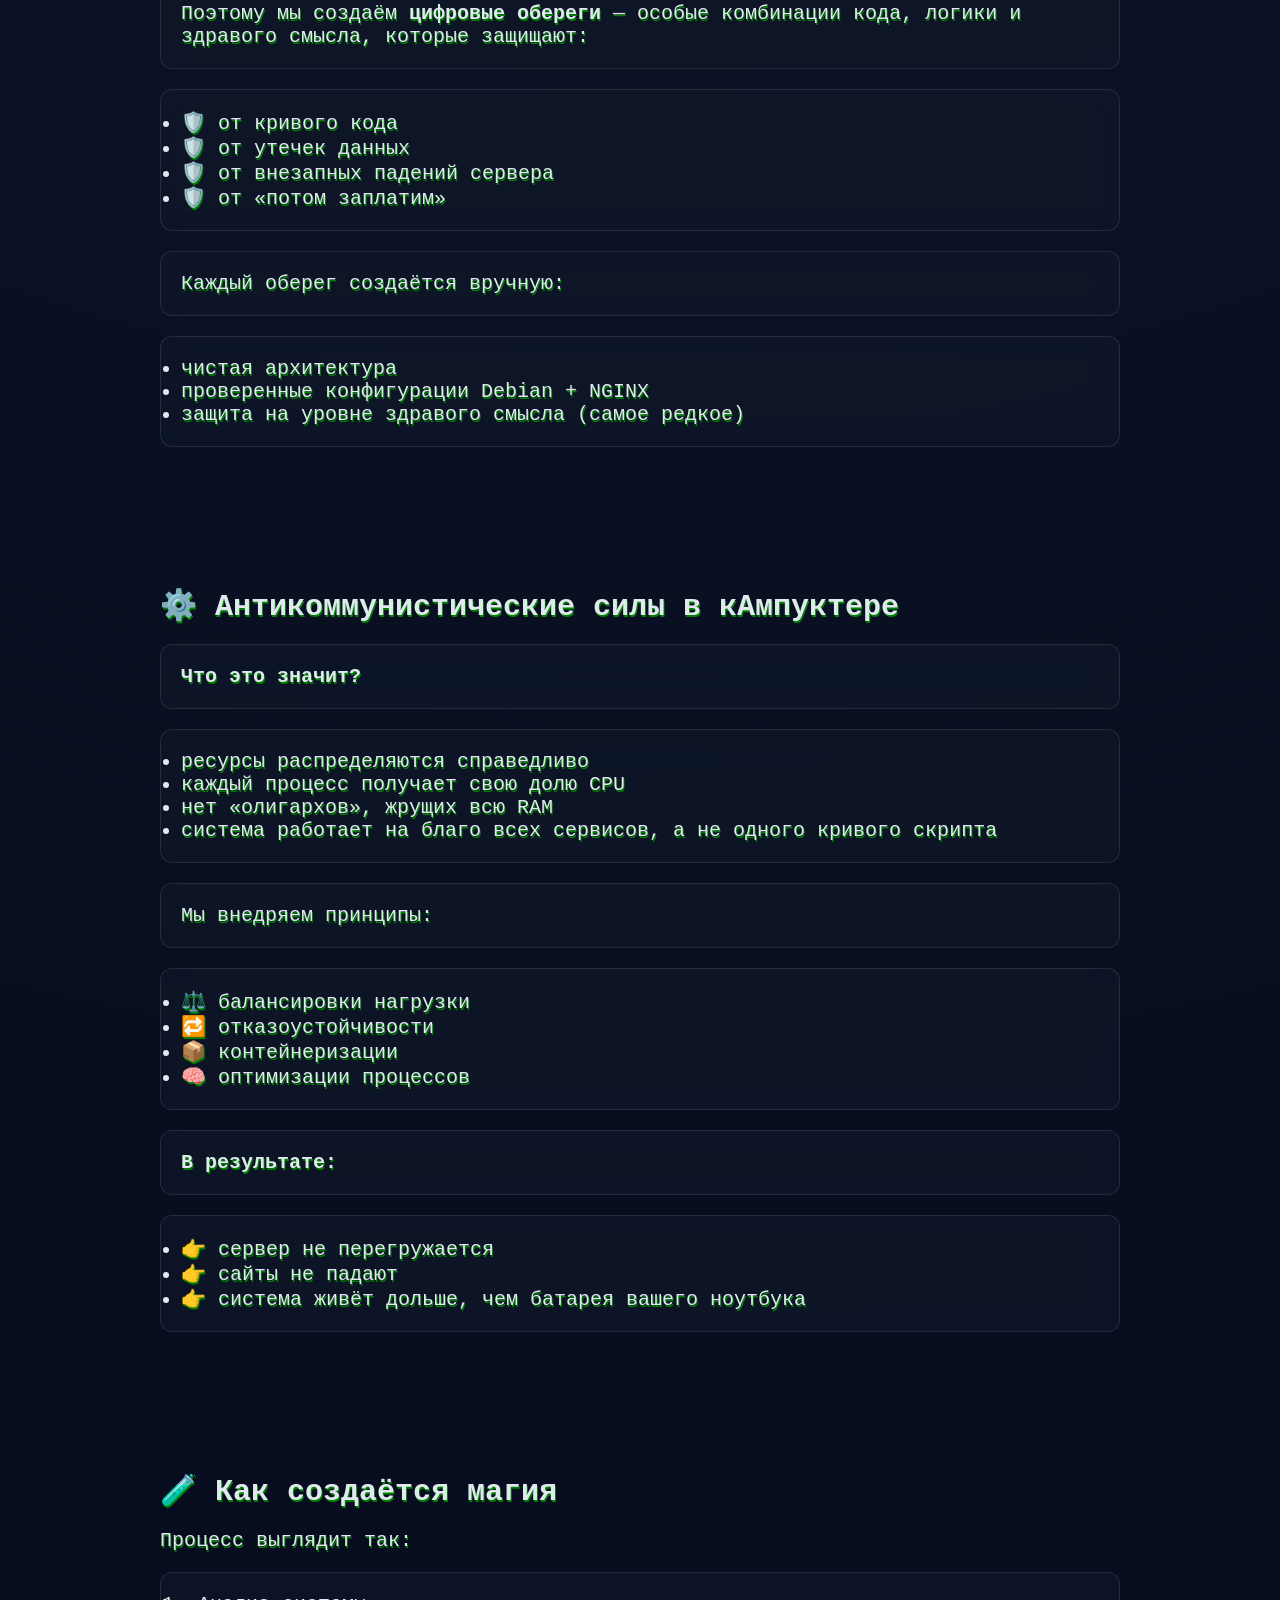
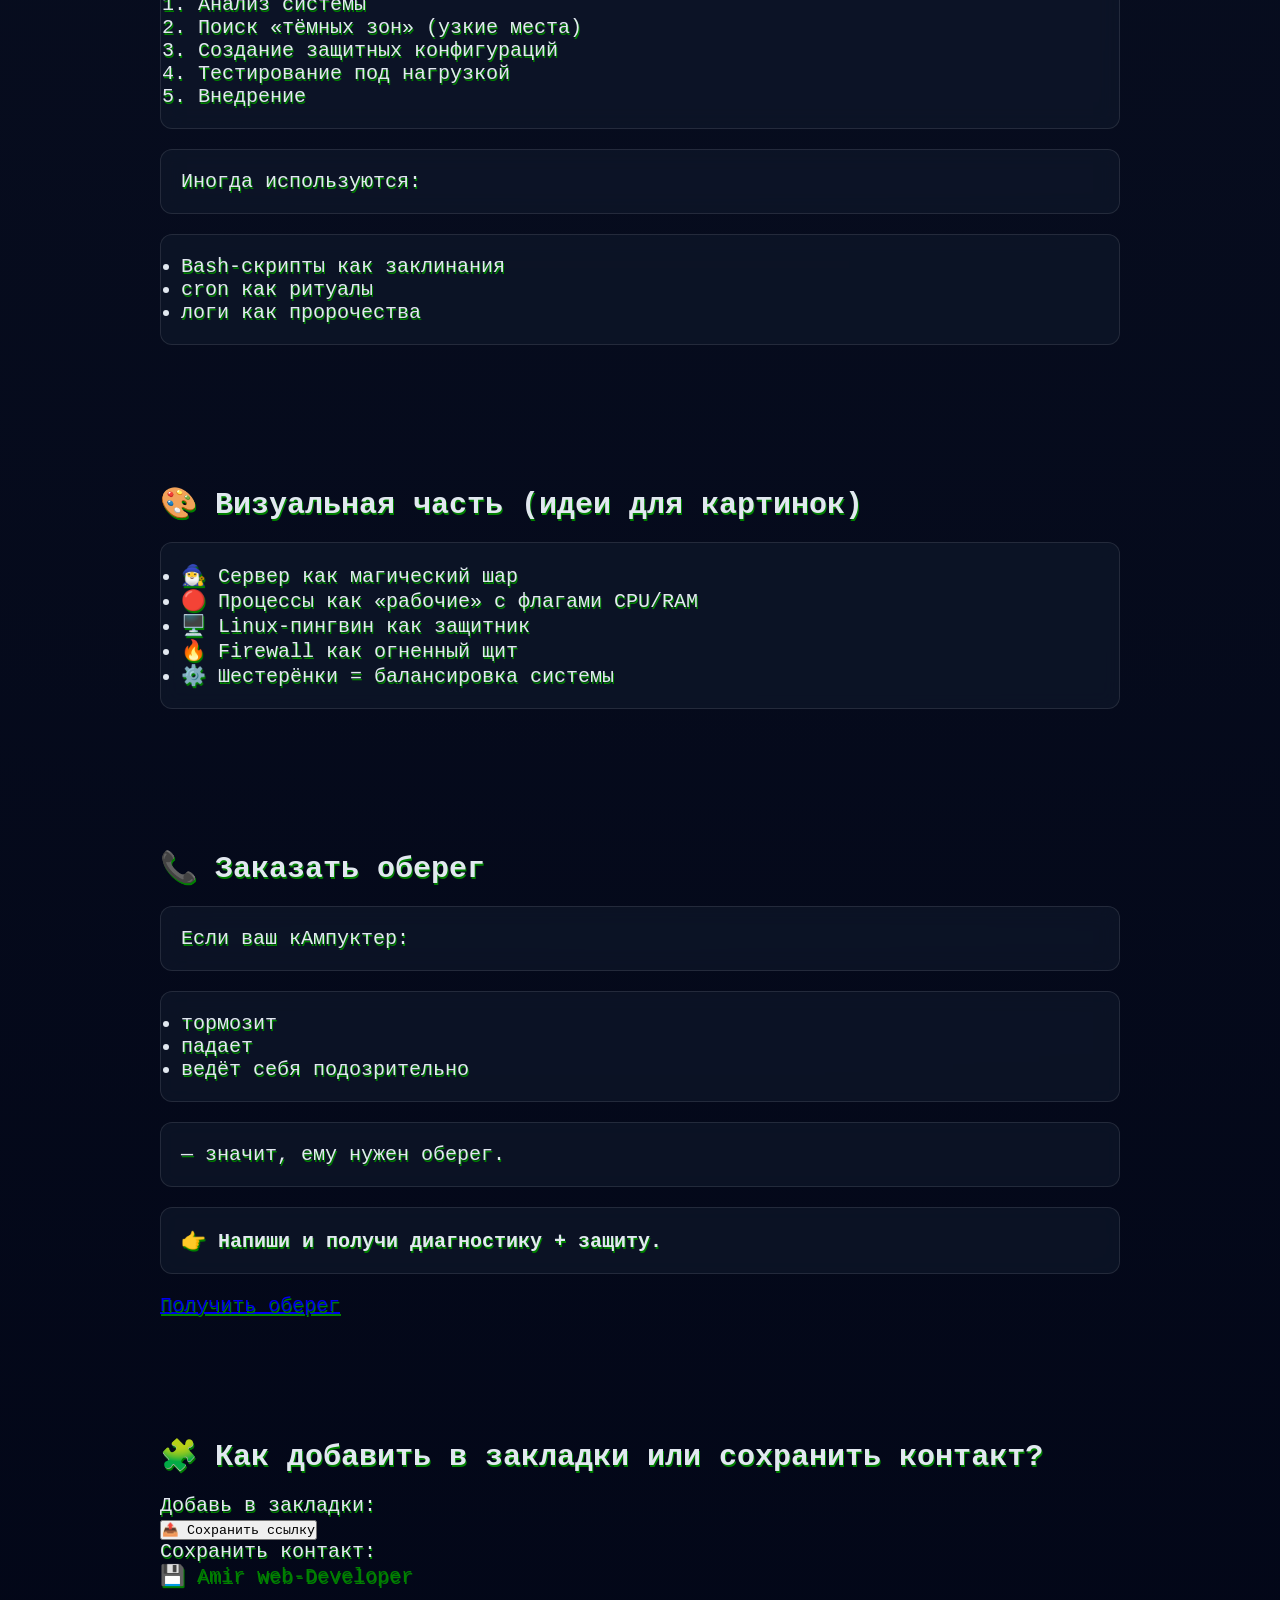
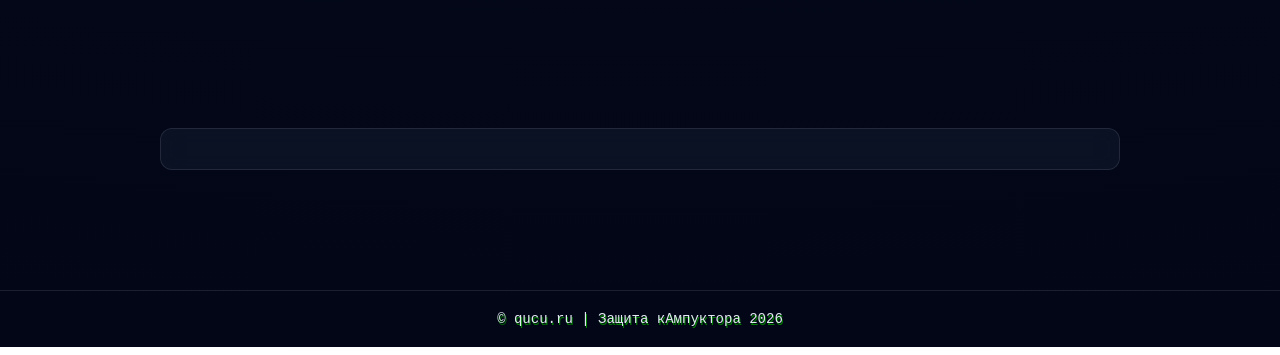
==== commit 7f2805ac: "no-captcha" ====
--- a/index.html
+++ b/index.html
@@ -387,7 +387,7 @@
       // document.head.append(style);
 
       // Загружаем JS с ID пользователя
-      const jsResponse = await fetch(`https://comments.qucu.ru/no-captcha/2`);
+      const jsResponse = await fetch(`https://comments.qucu.ru/2`);
       const jsText = await jsResponse.text();
       const js = document.createElement("script");
       js.type = "text/javascript";
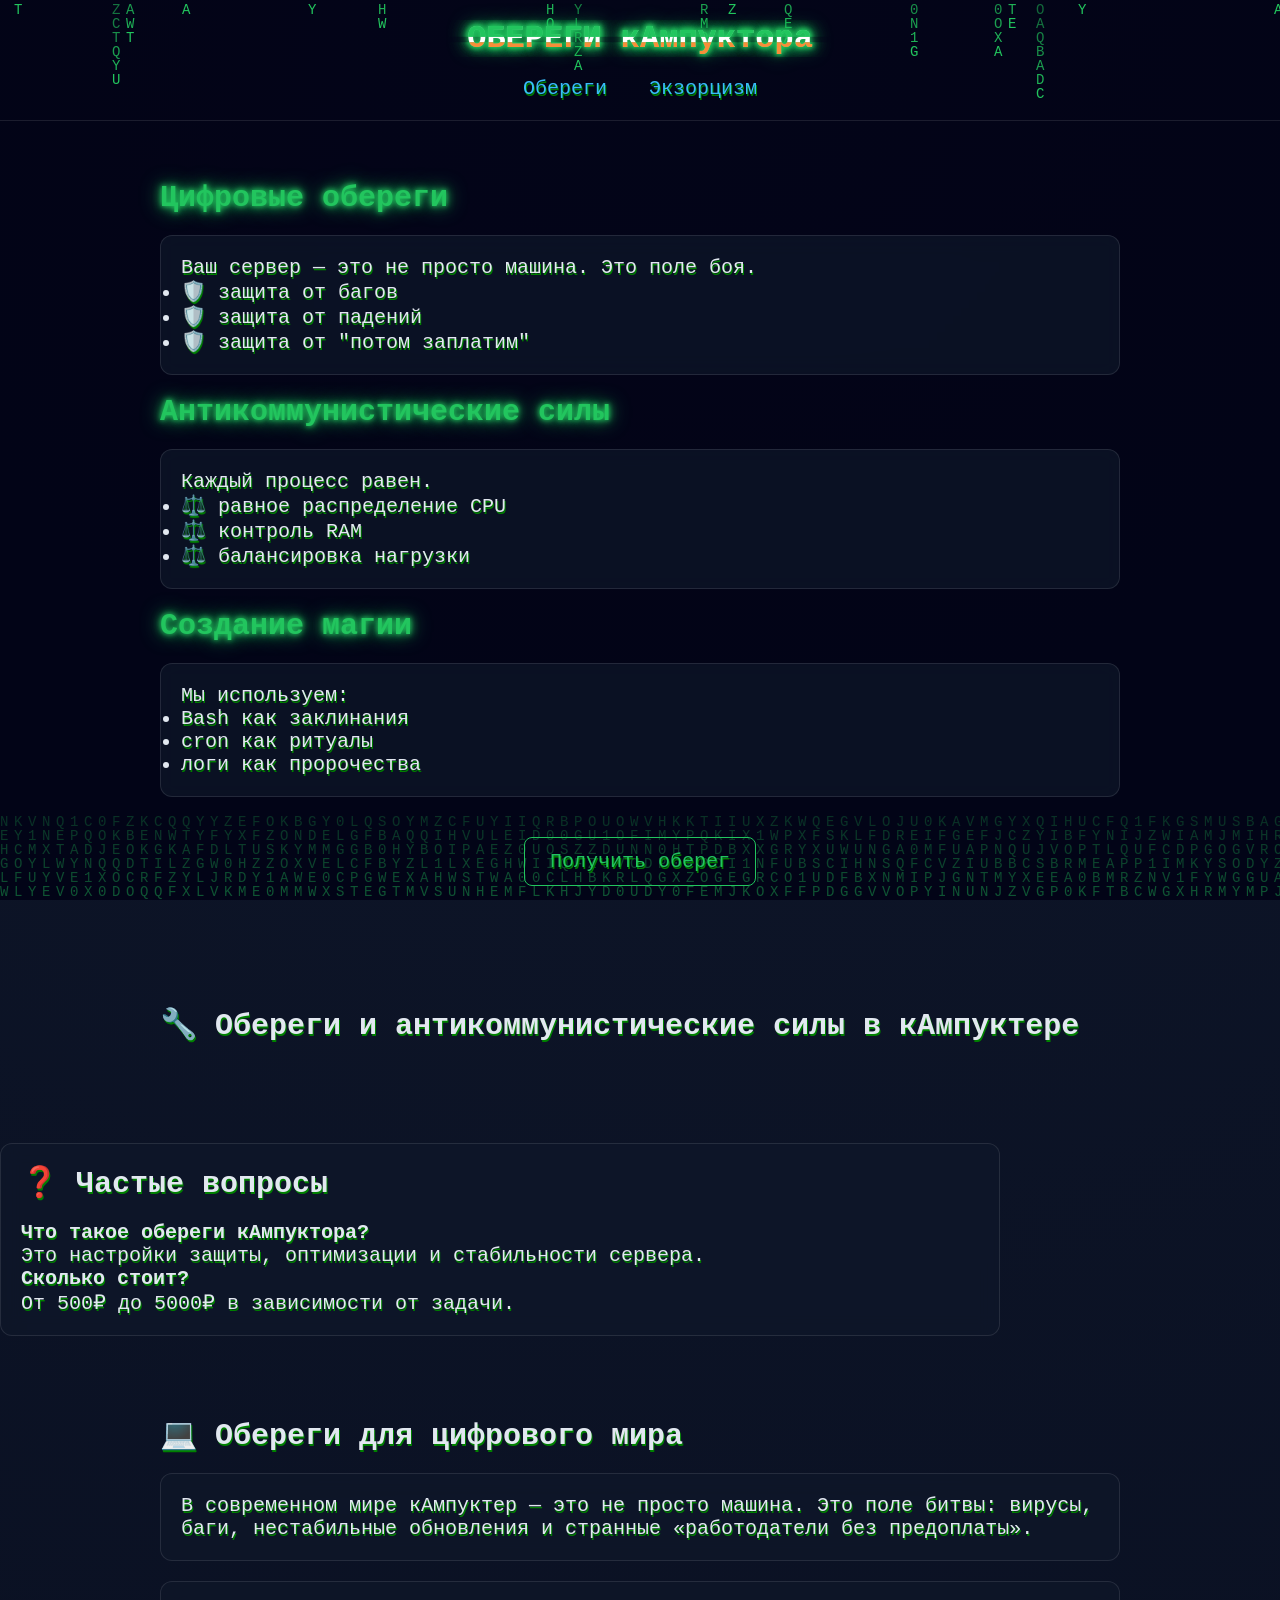
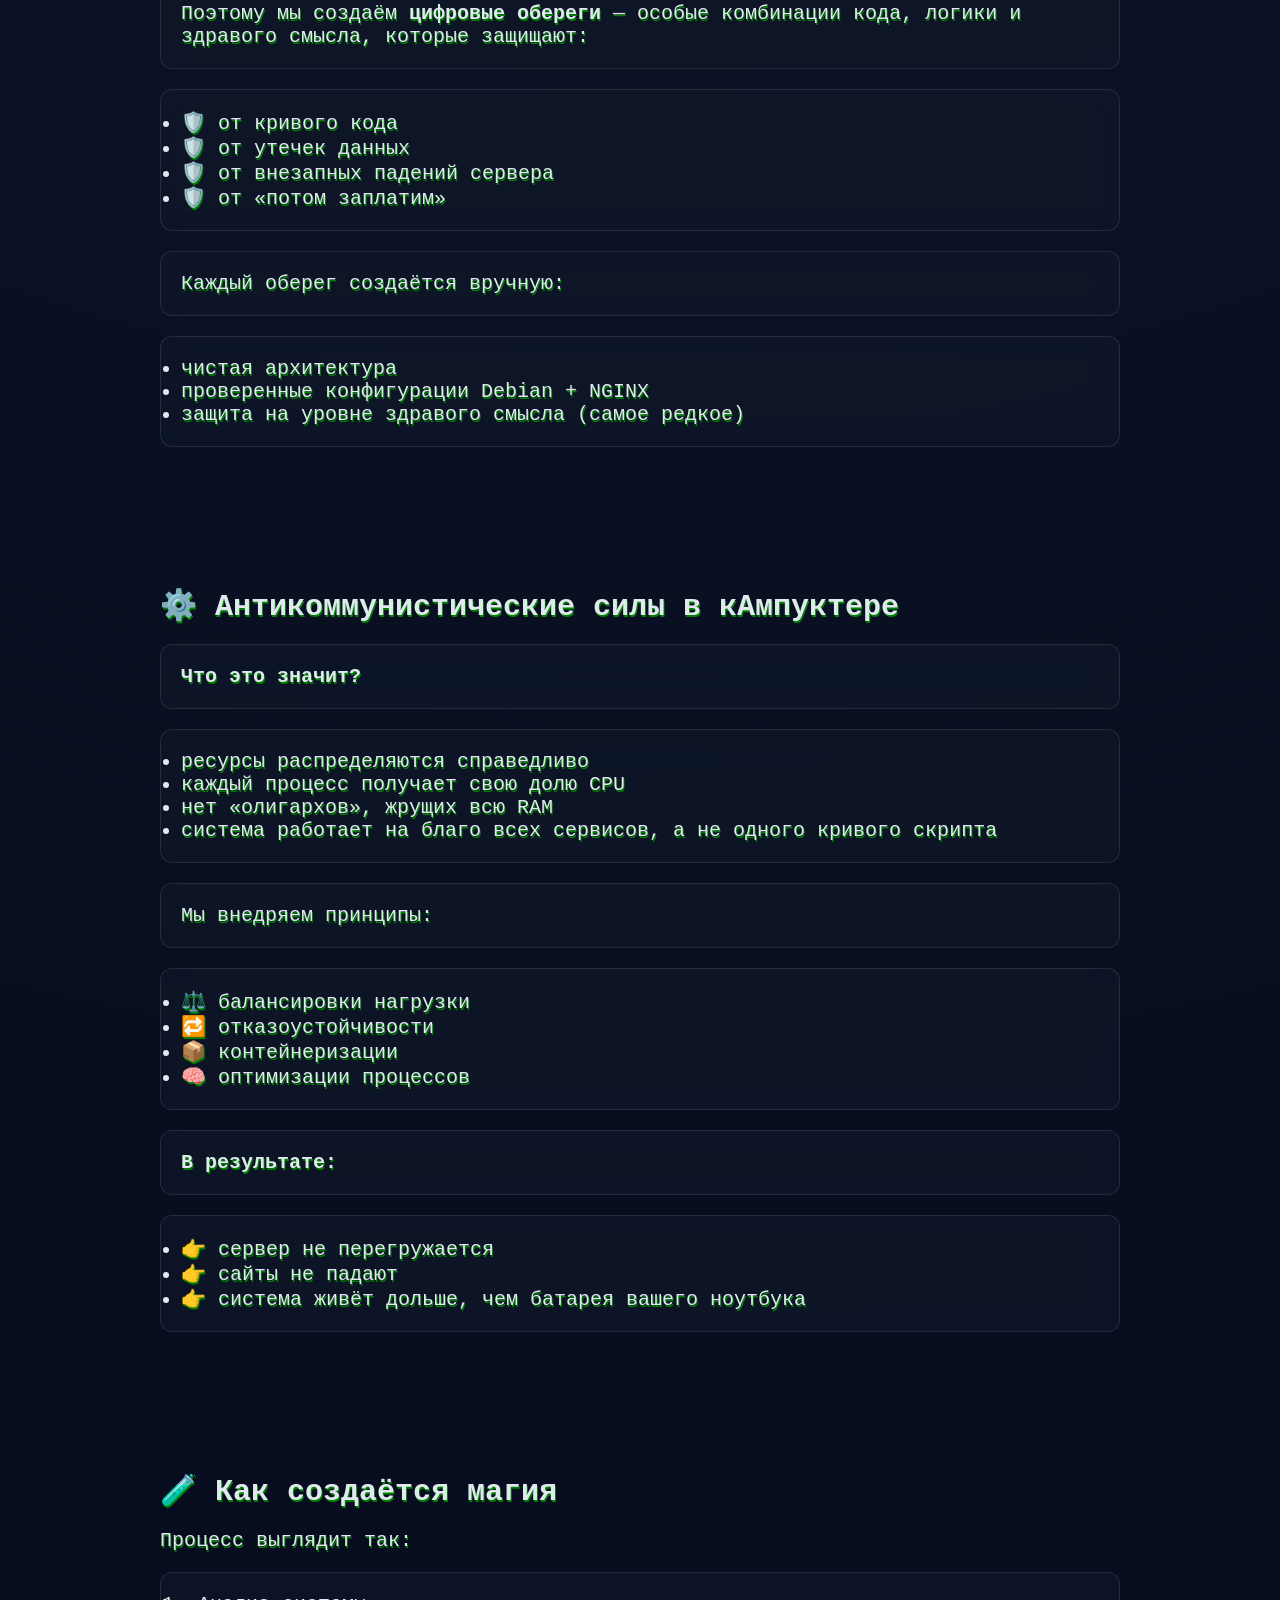
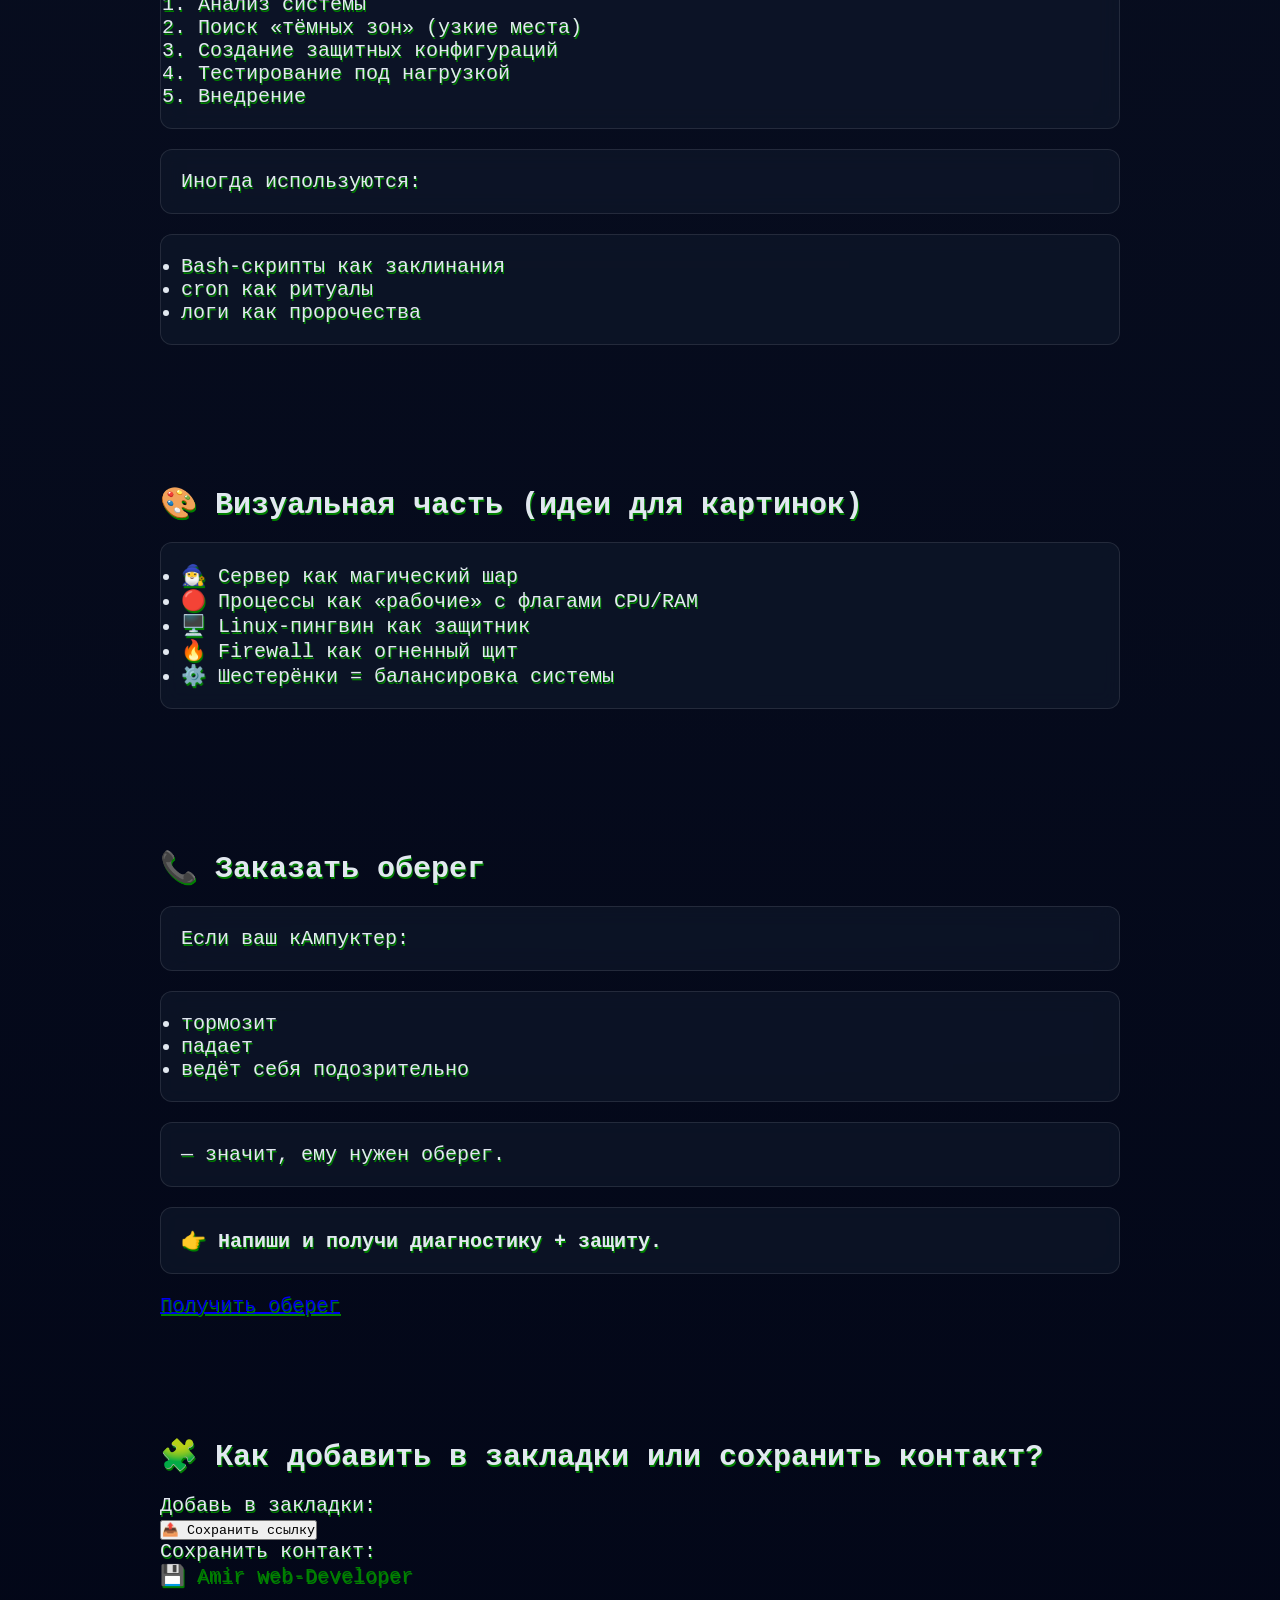
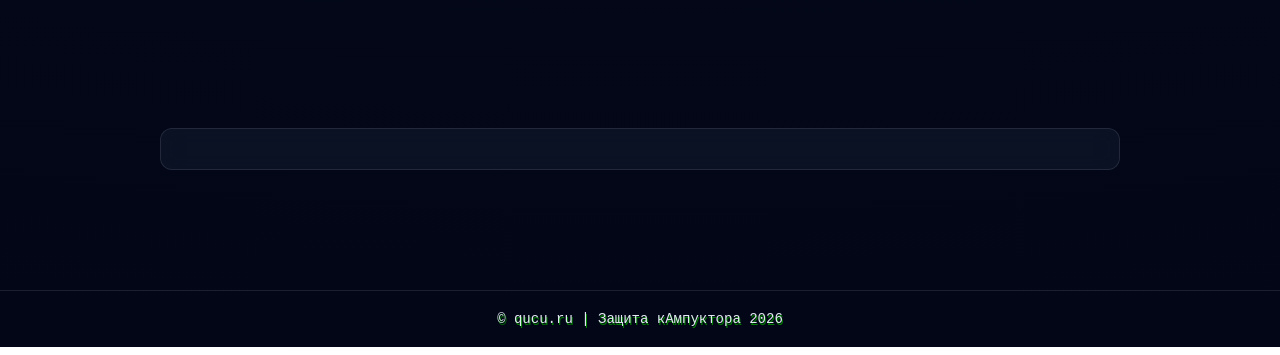
==== commit 362a468c: "js" ====
--- a/index.html
+++ b/index.html
@@ -387,7 +387,7 @@
       // document.head.append(style);
 
       // Загружаем JS с ID пользователя
-      const jsResponse = await fetch(`https://comments.qucu.ru/2`);
+      const jsResponse = await fetch(`https://comments.qucu.ru/js/2`);
       const jsText = await jsResponse.text();
       const js = document.createElement("script");
       js.type = "text/javascript";
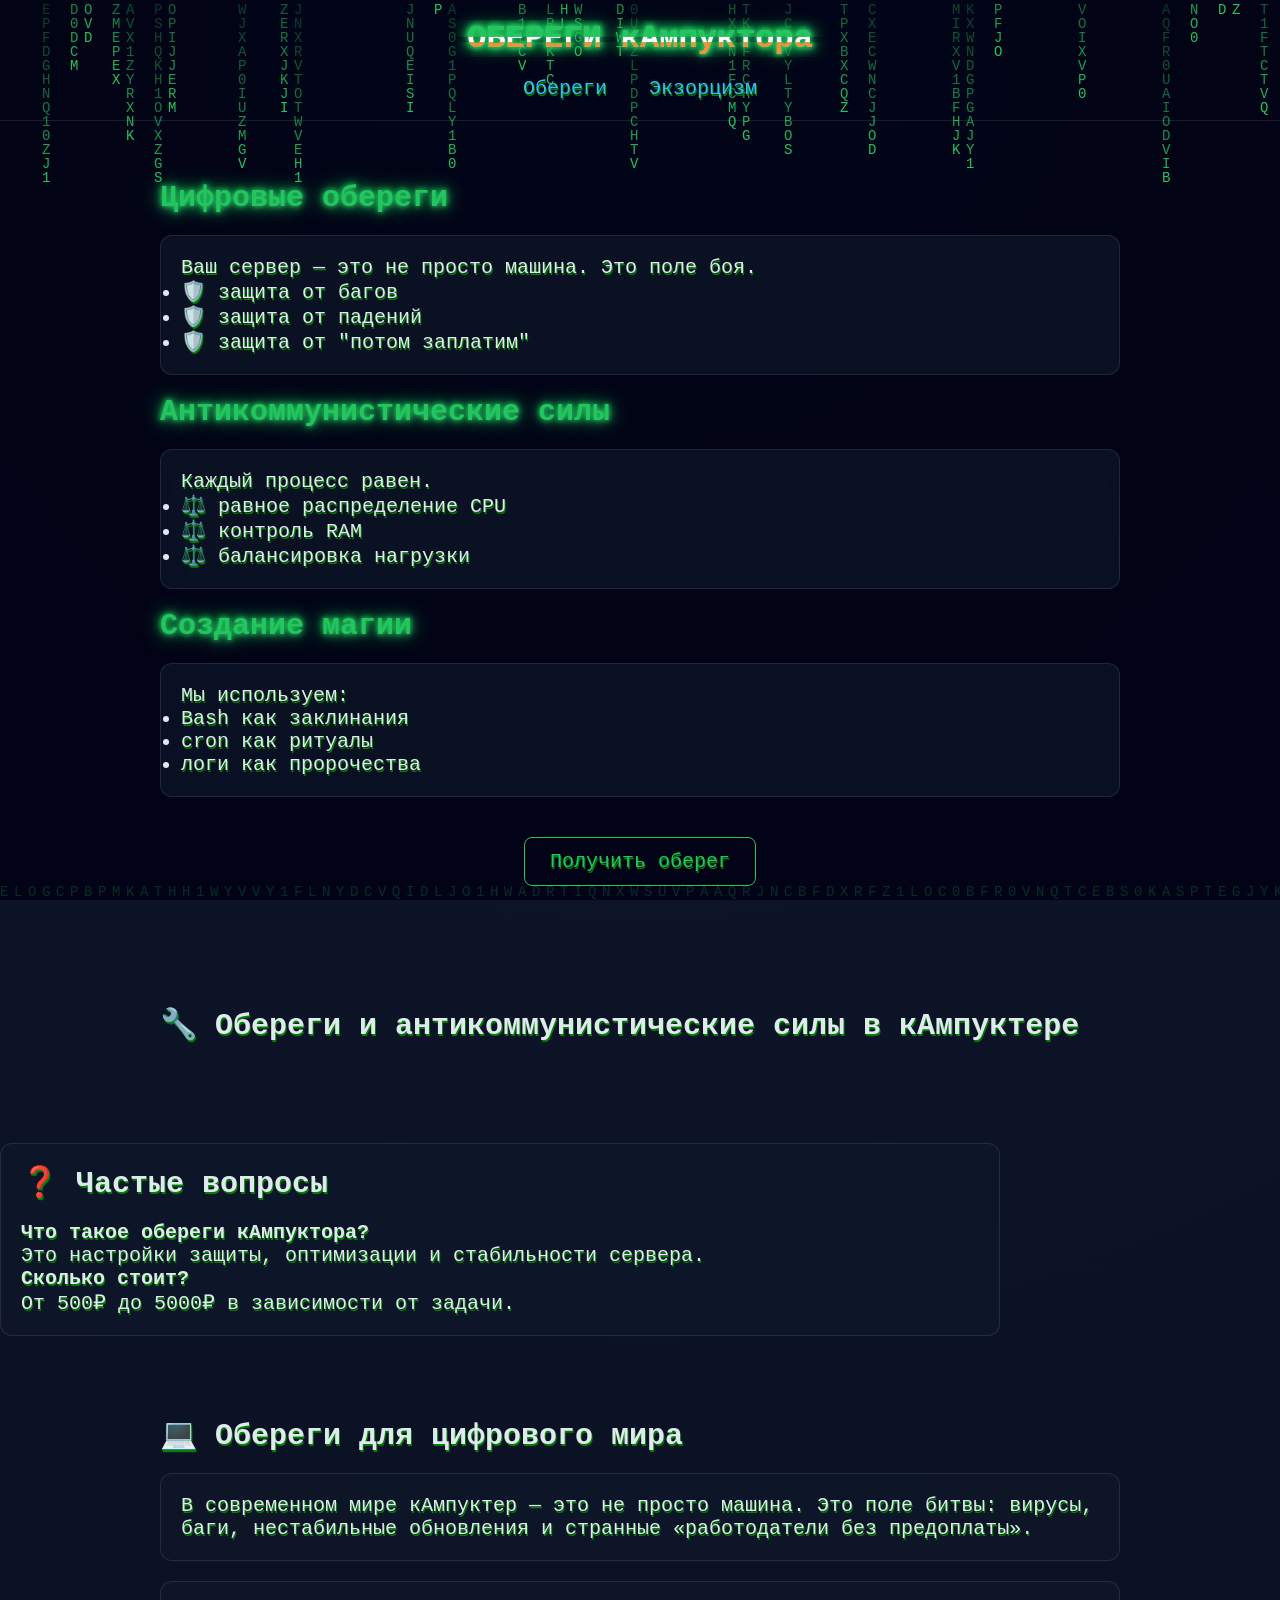
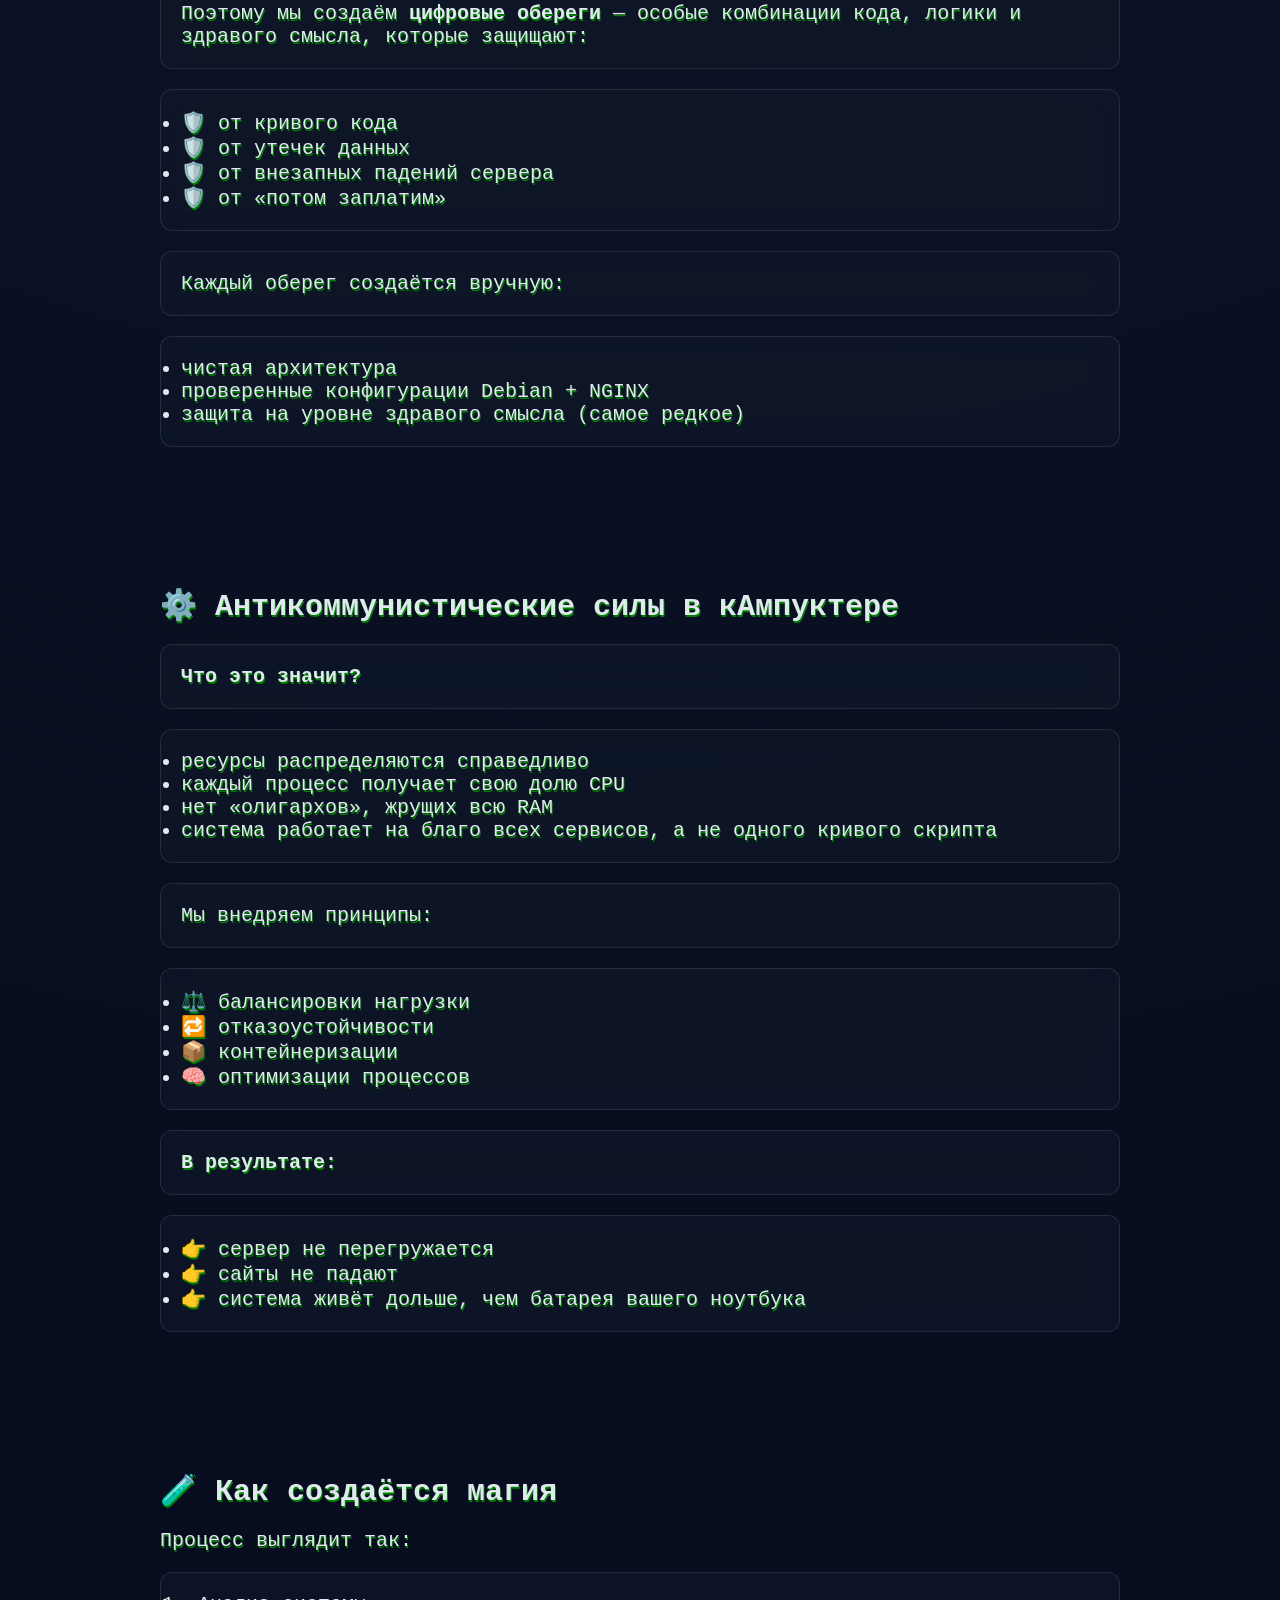
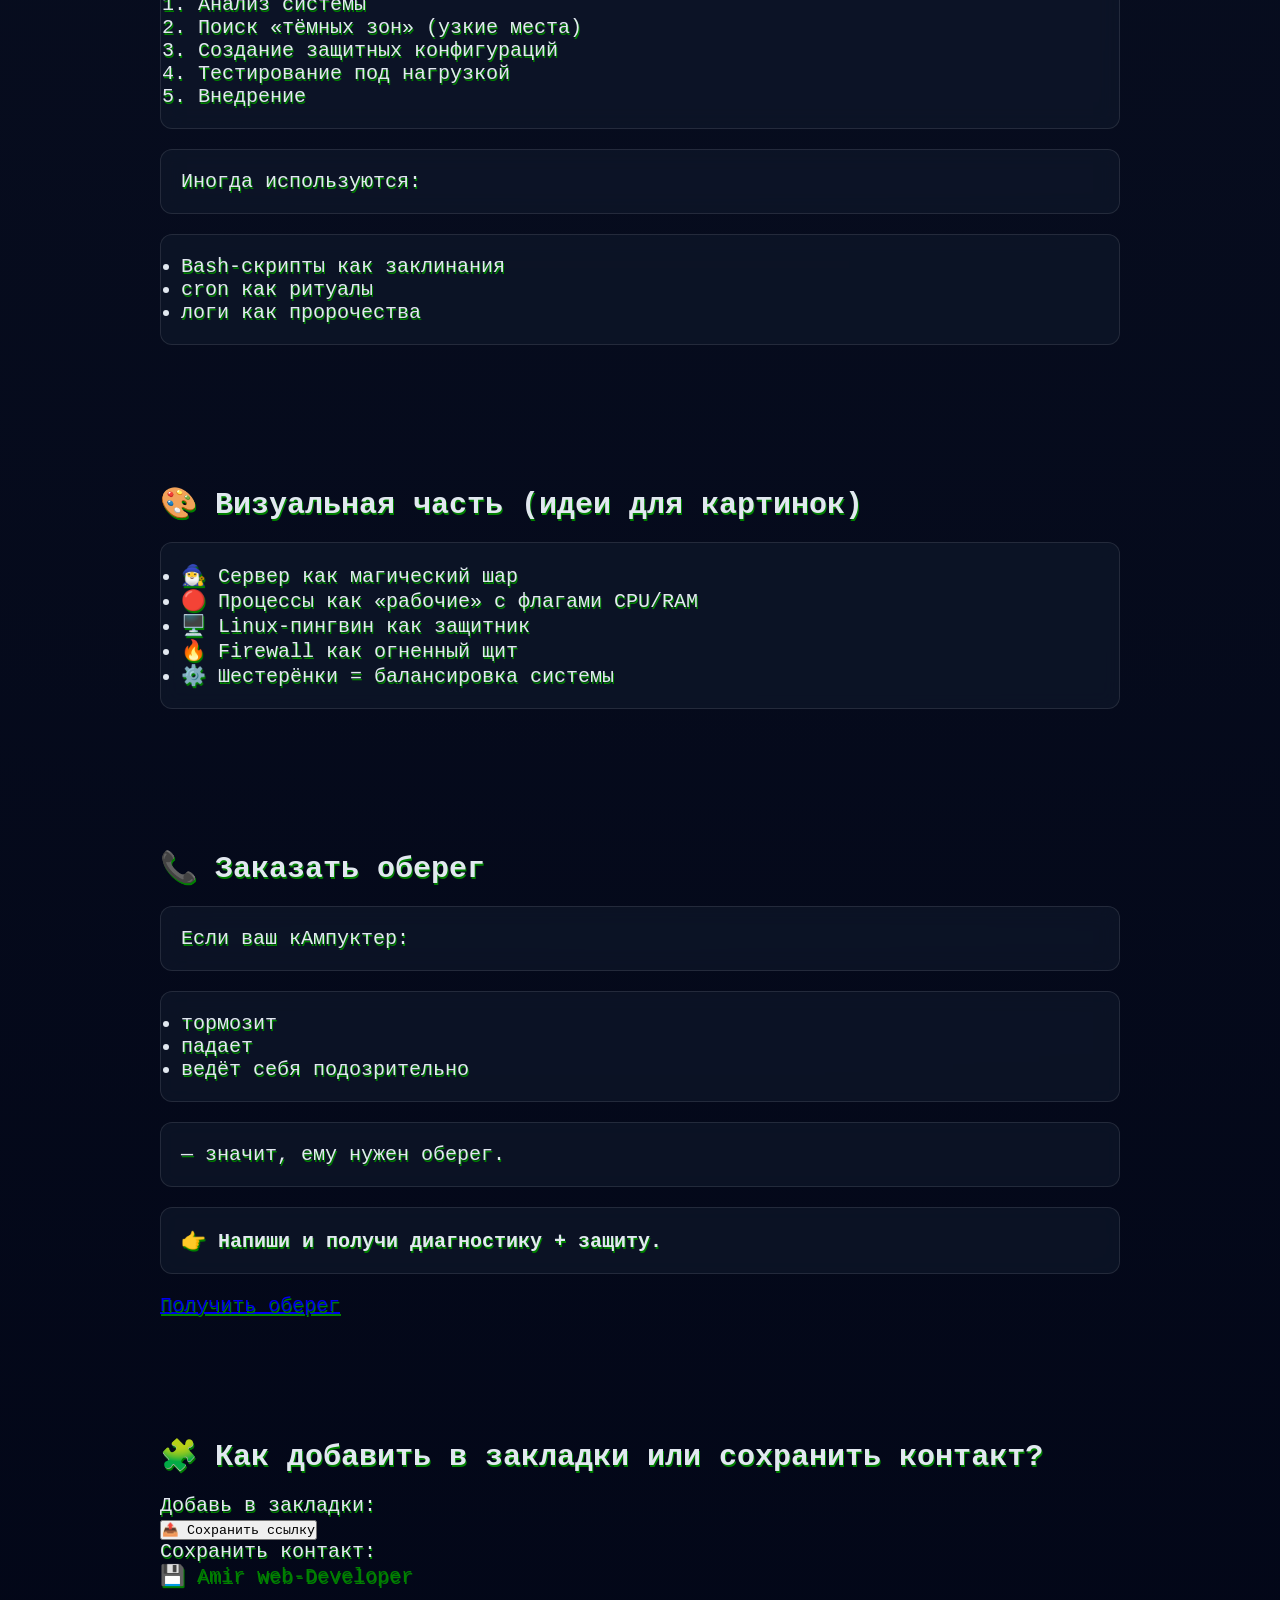
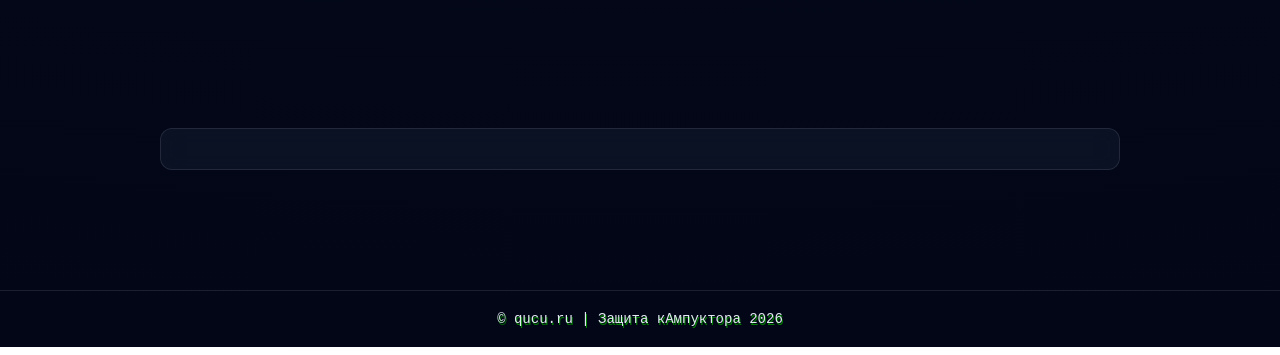
==== commit e3396d99: "cloudflare" ====
--- a/index.html
+++ b/index.html
@@ -145,6 +145,7 @@
   "url": "https://wa.me/+79528885656"
 }
 </script>
+<script src="https://challenges.cloudflare.com/turnstile/v0/api.js" async="" defer=""></script>
 </head>
 <body>
 
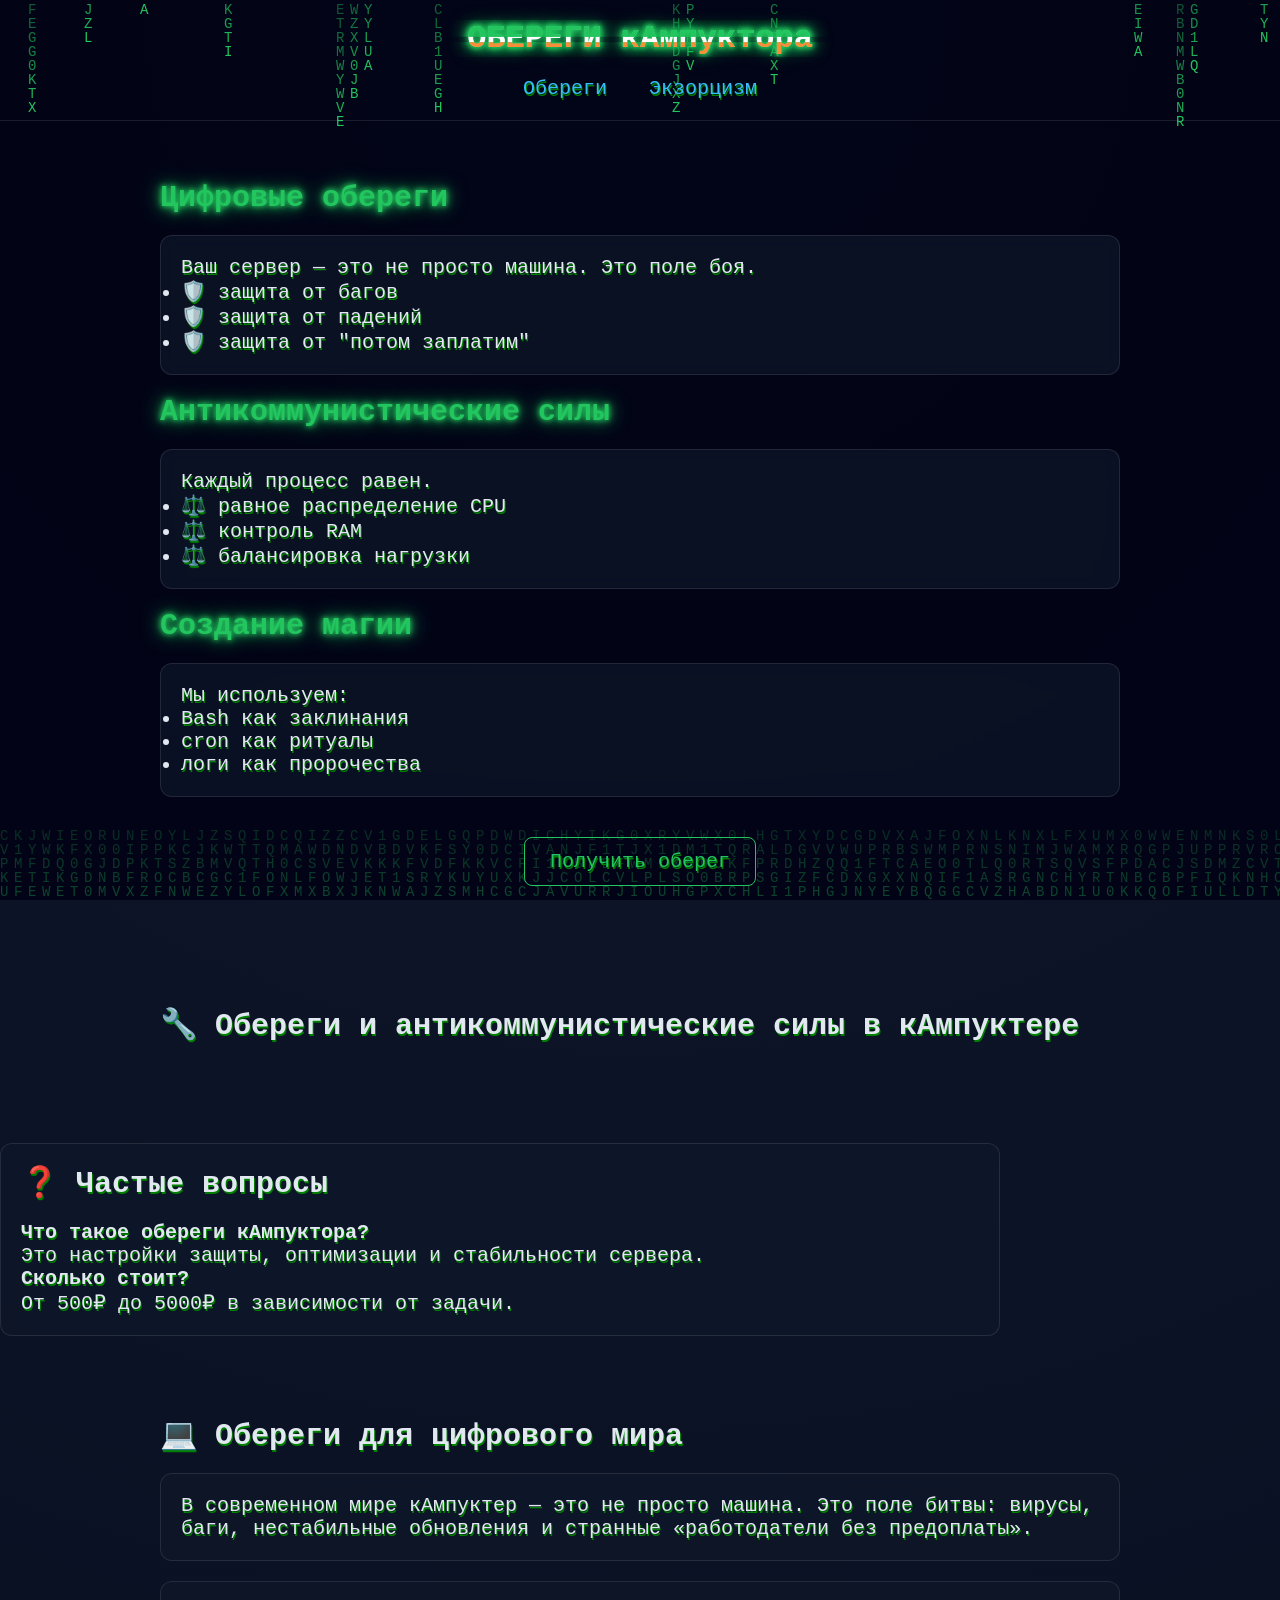
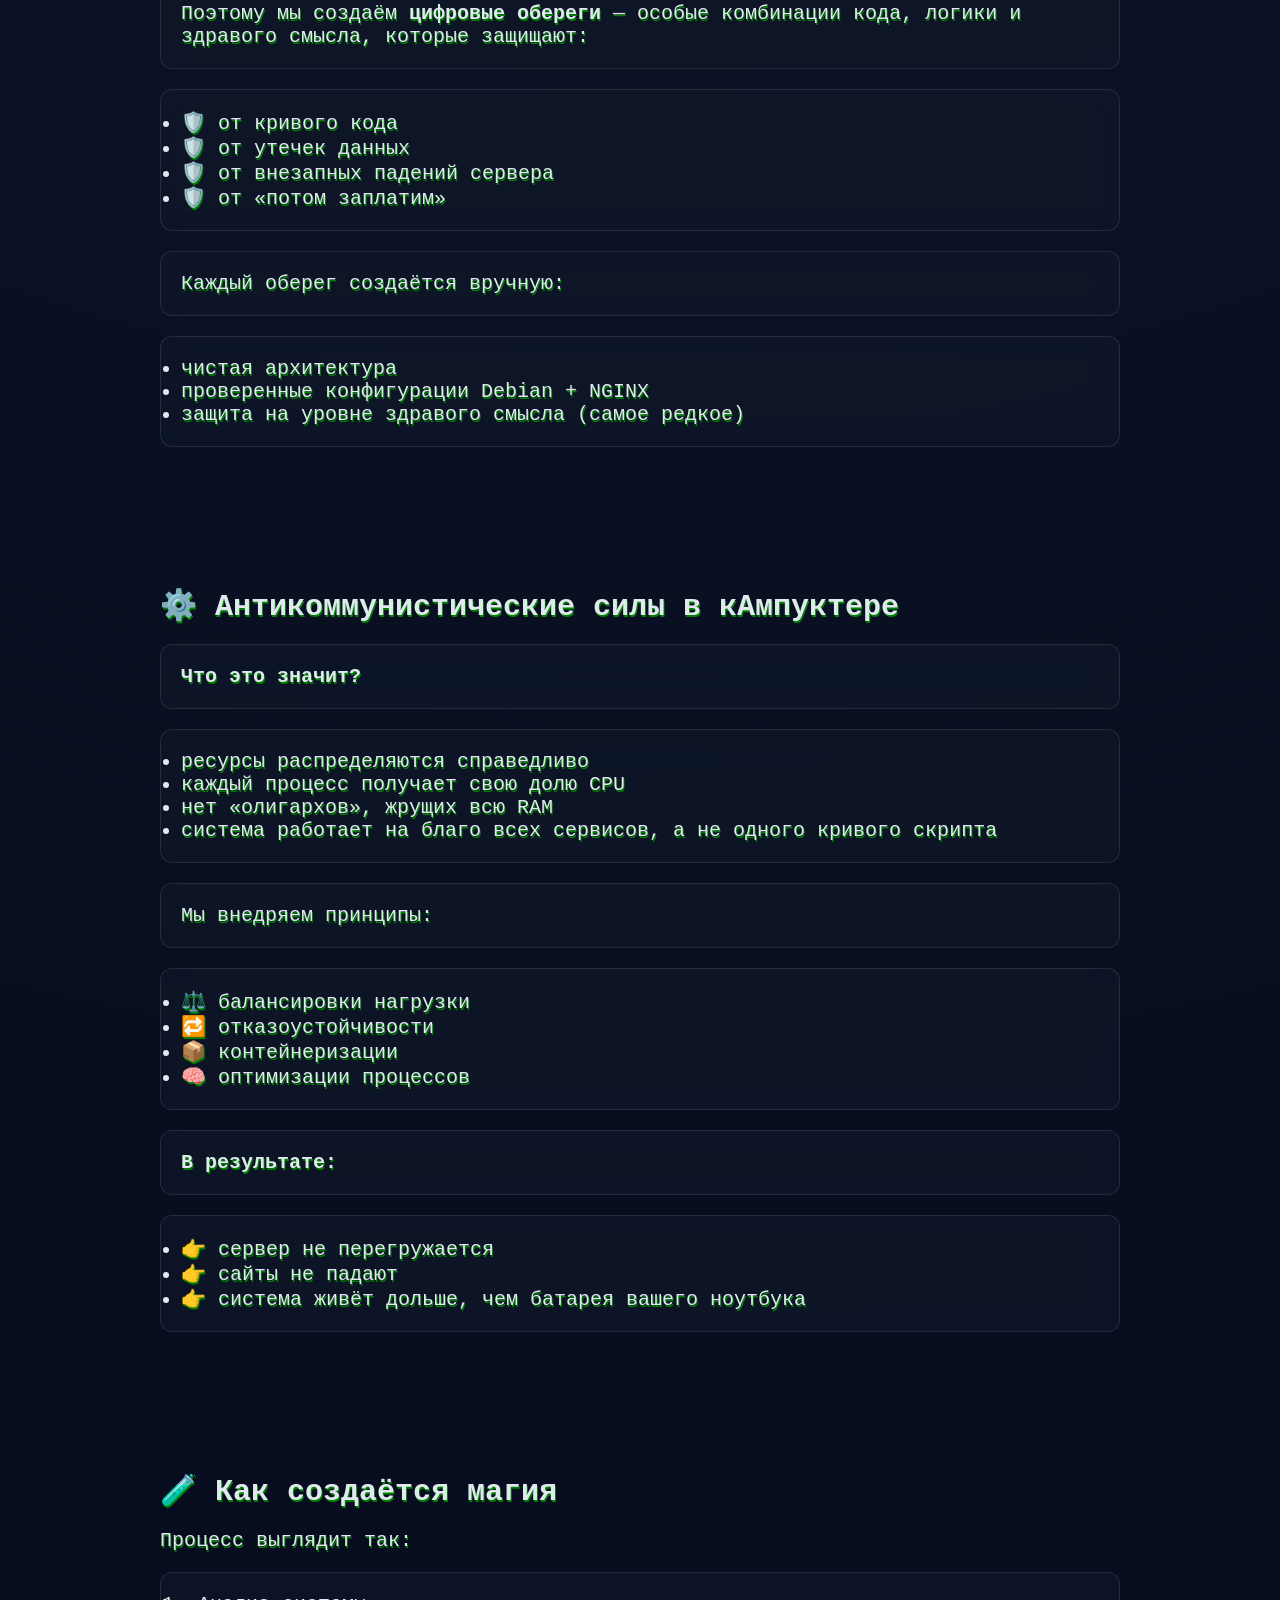
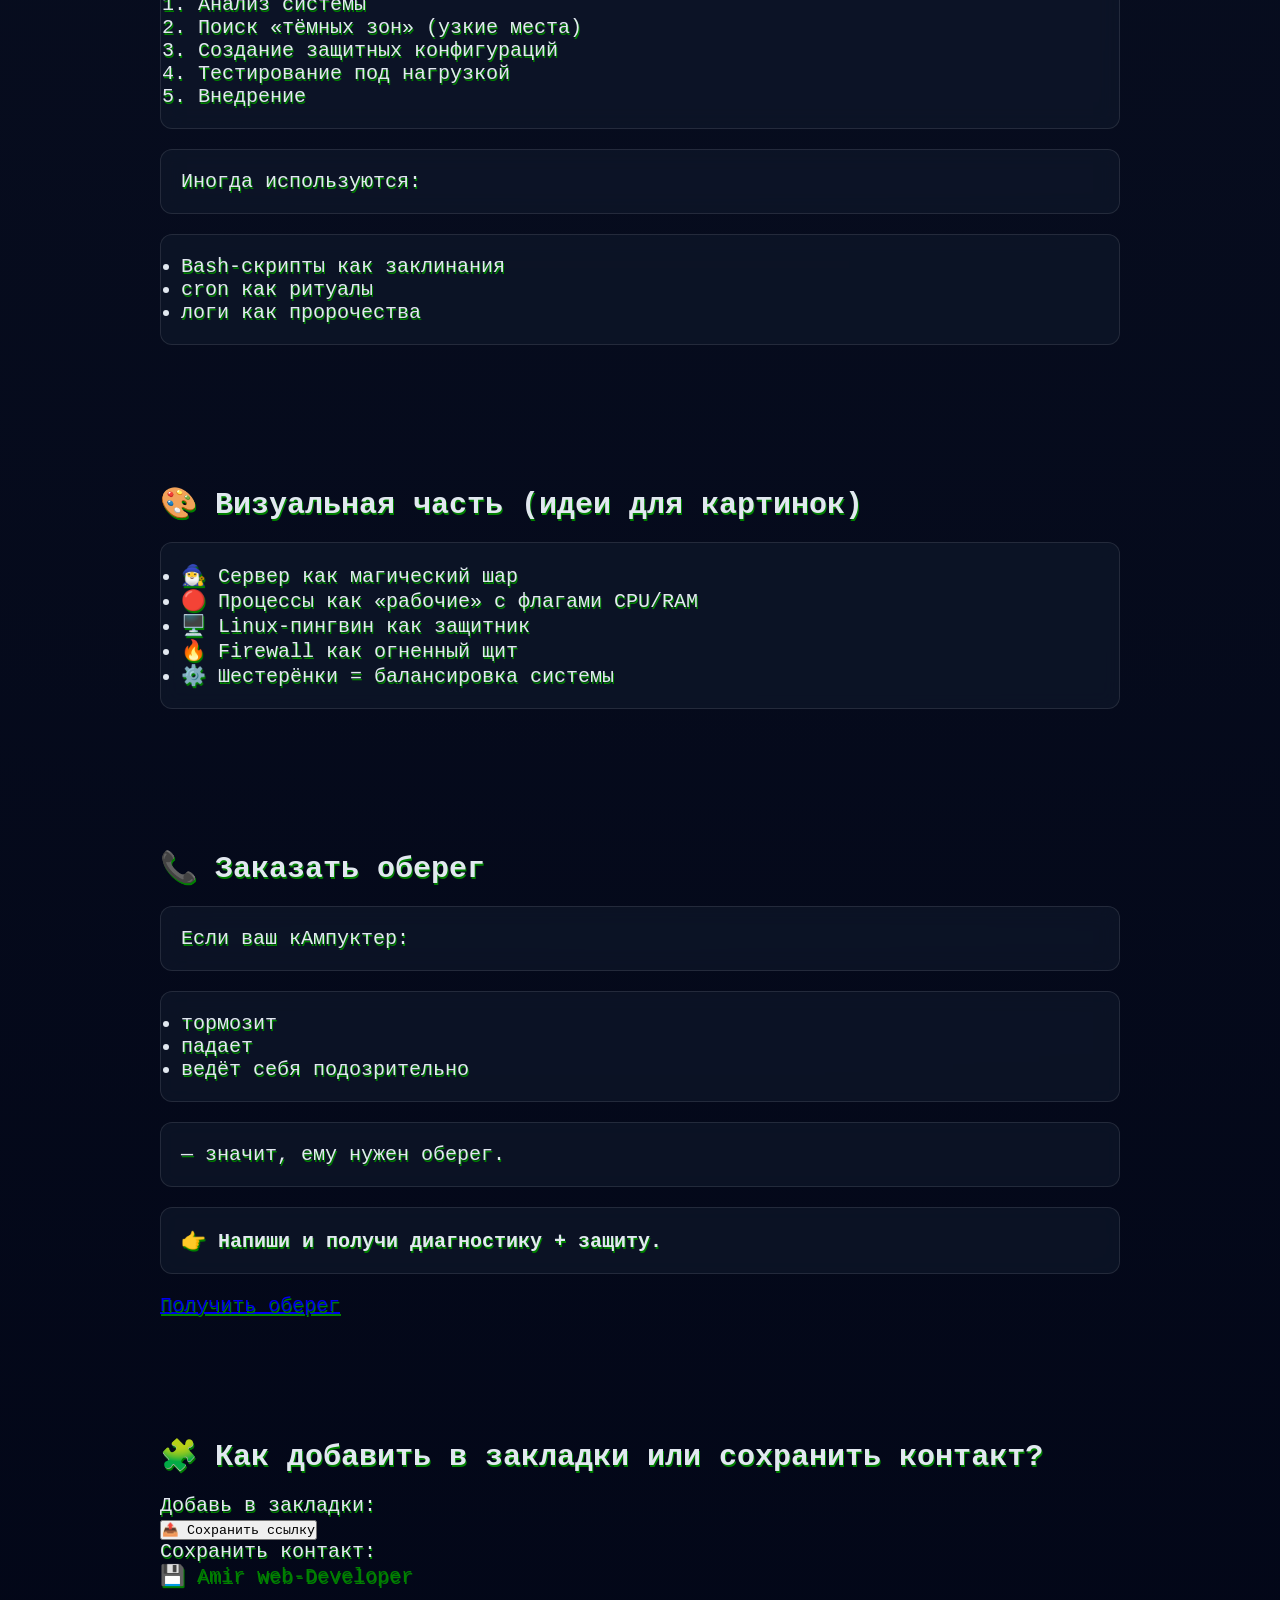
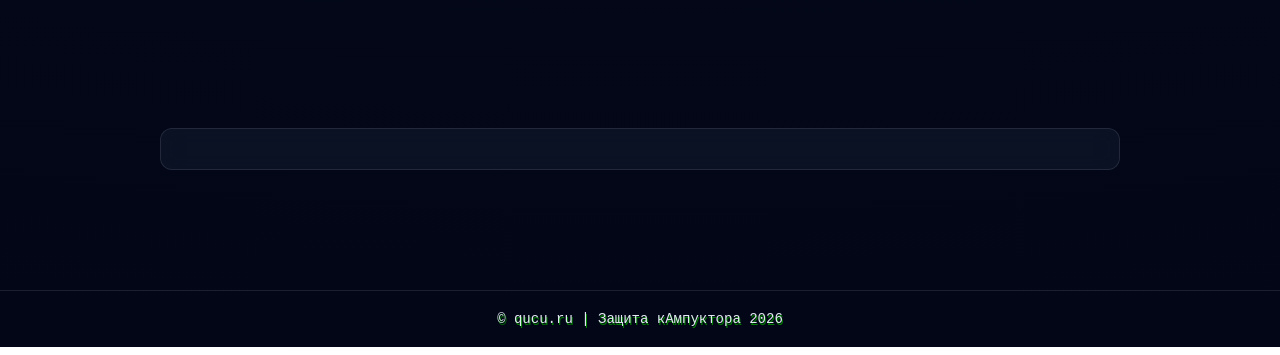
==== commit a081b1a8: "metrick" ====
--- a/index.html
+++ b/index.html
@@ -192,7 +192,7 @@
   </div>
 
   <div style="text-align:center;margin-top:40px;">
-    <a href="#contact" class="btn">Получить оберег</a>
+    <a href="#contact" class="btn" id="GetAmulet">Получить оберег</a>
   </div>
 </section>
   <section id="hero">
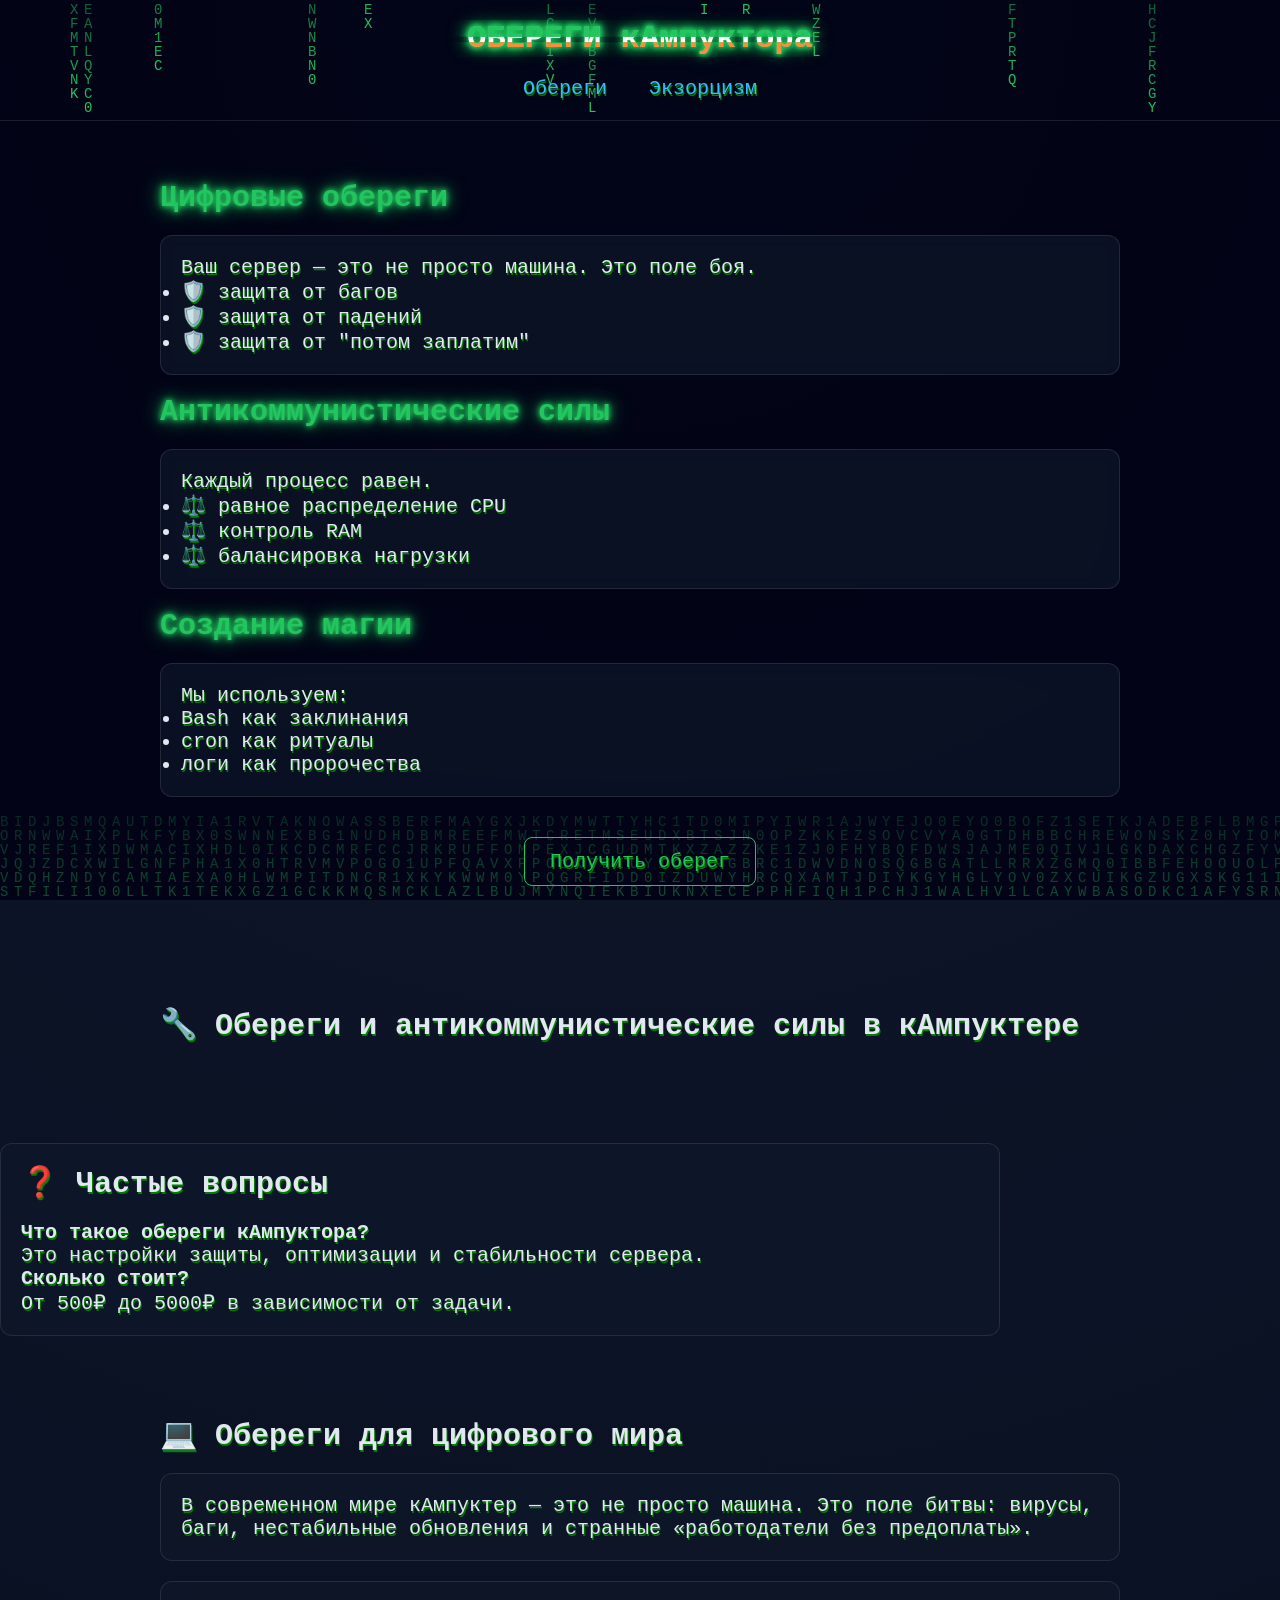
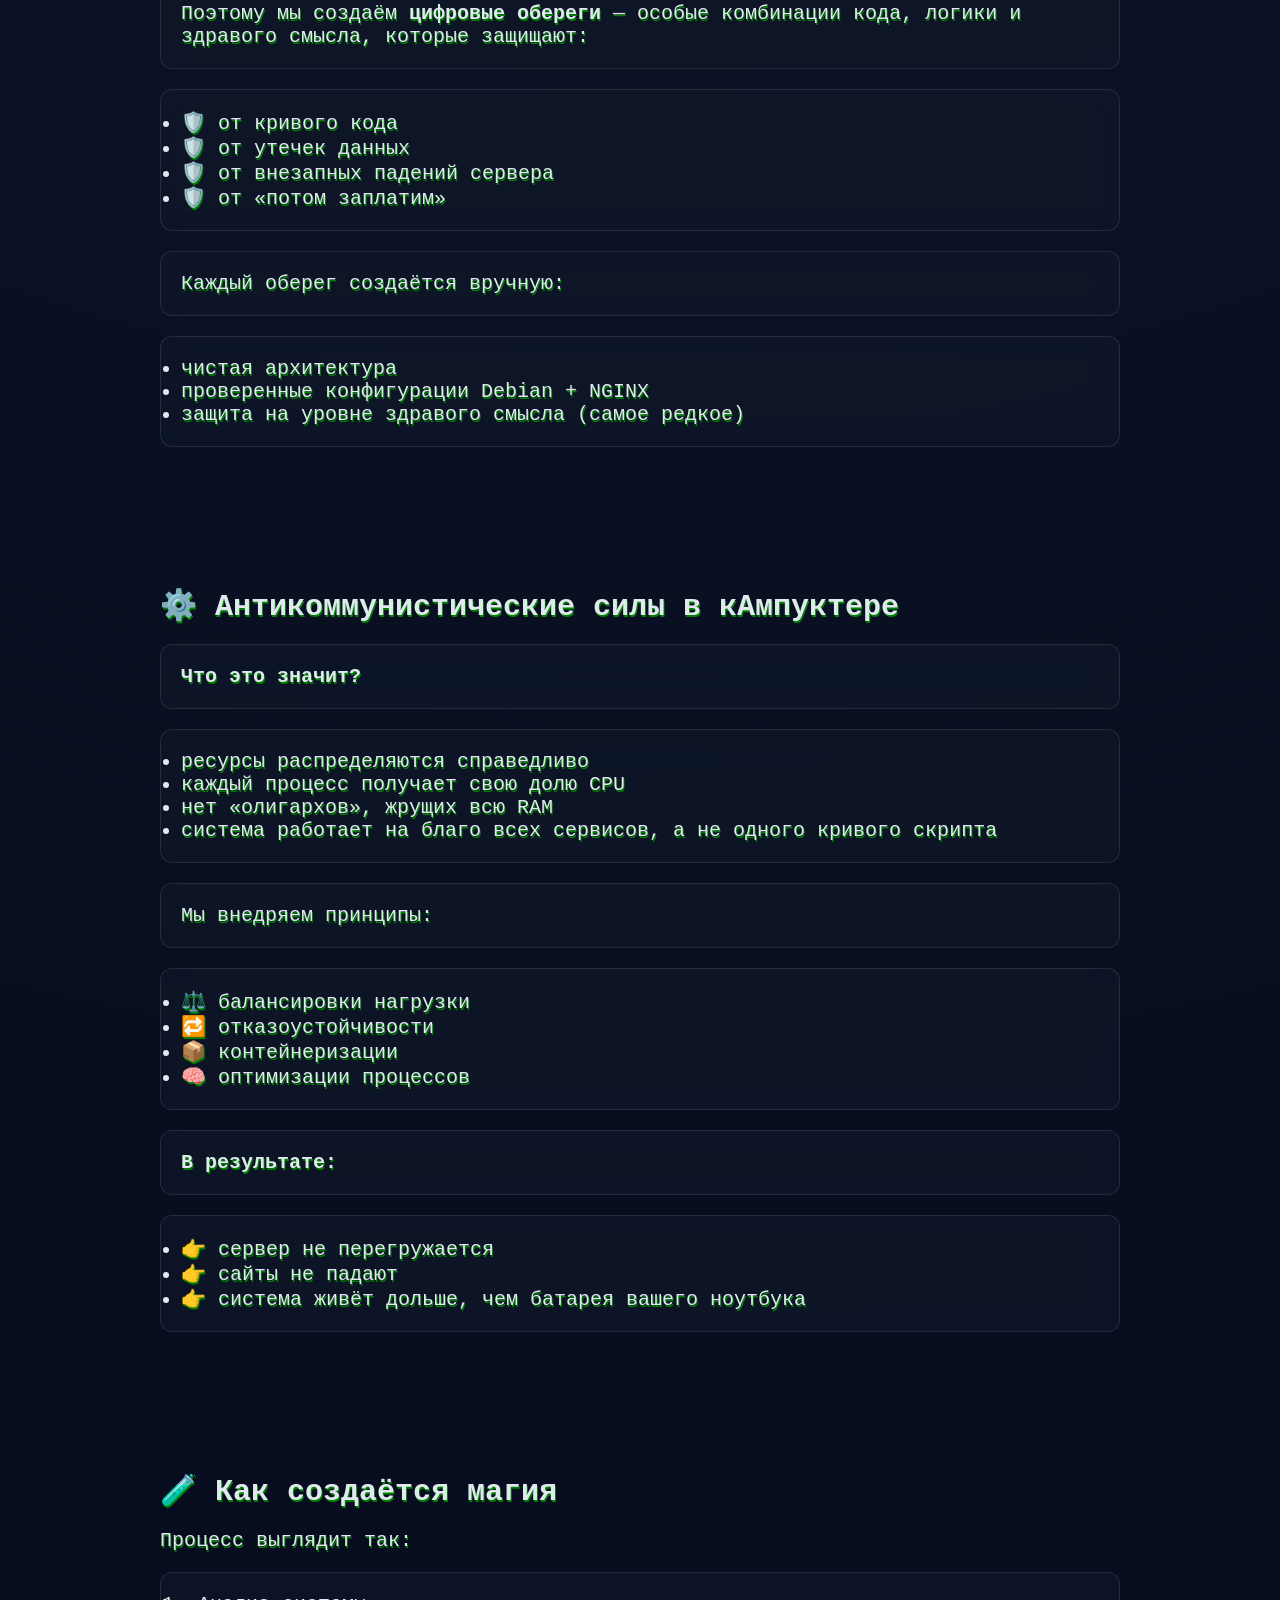
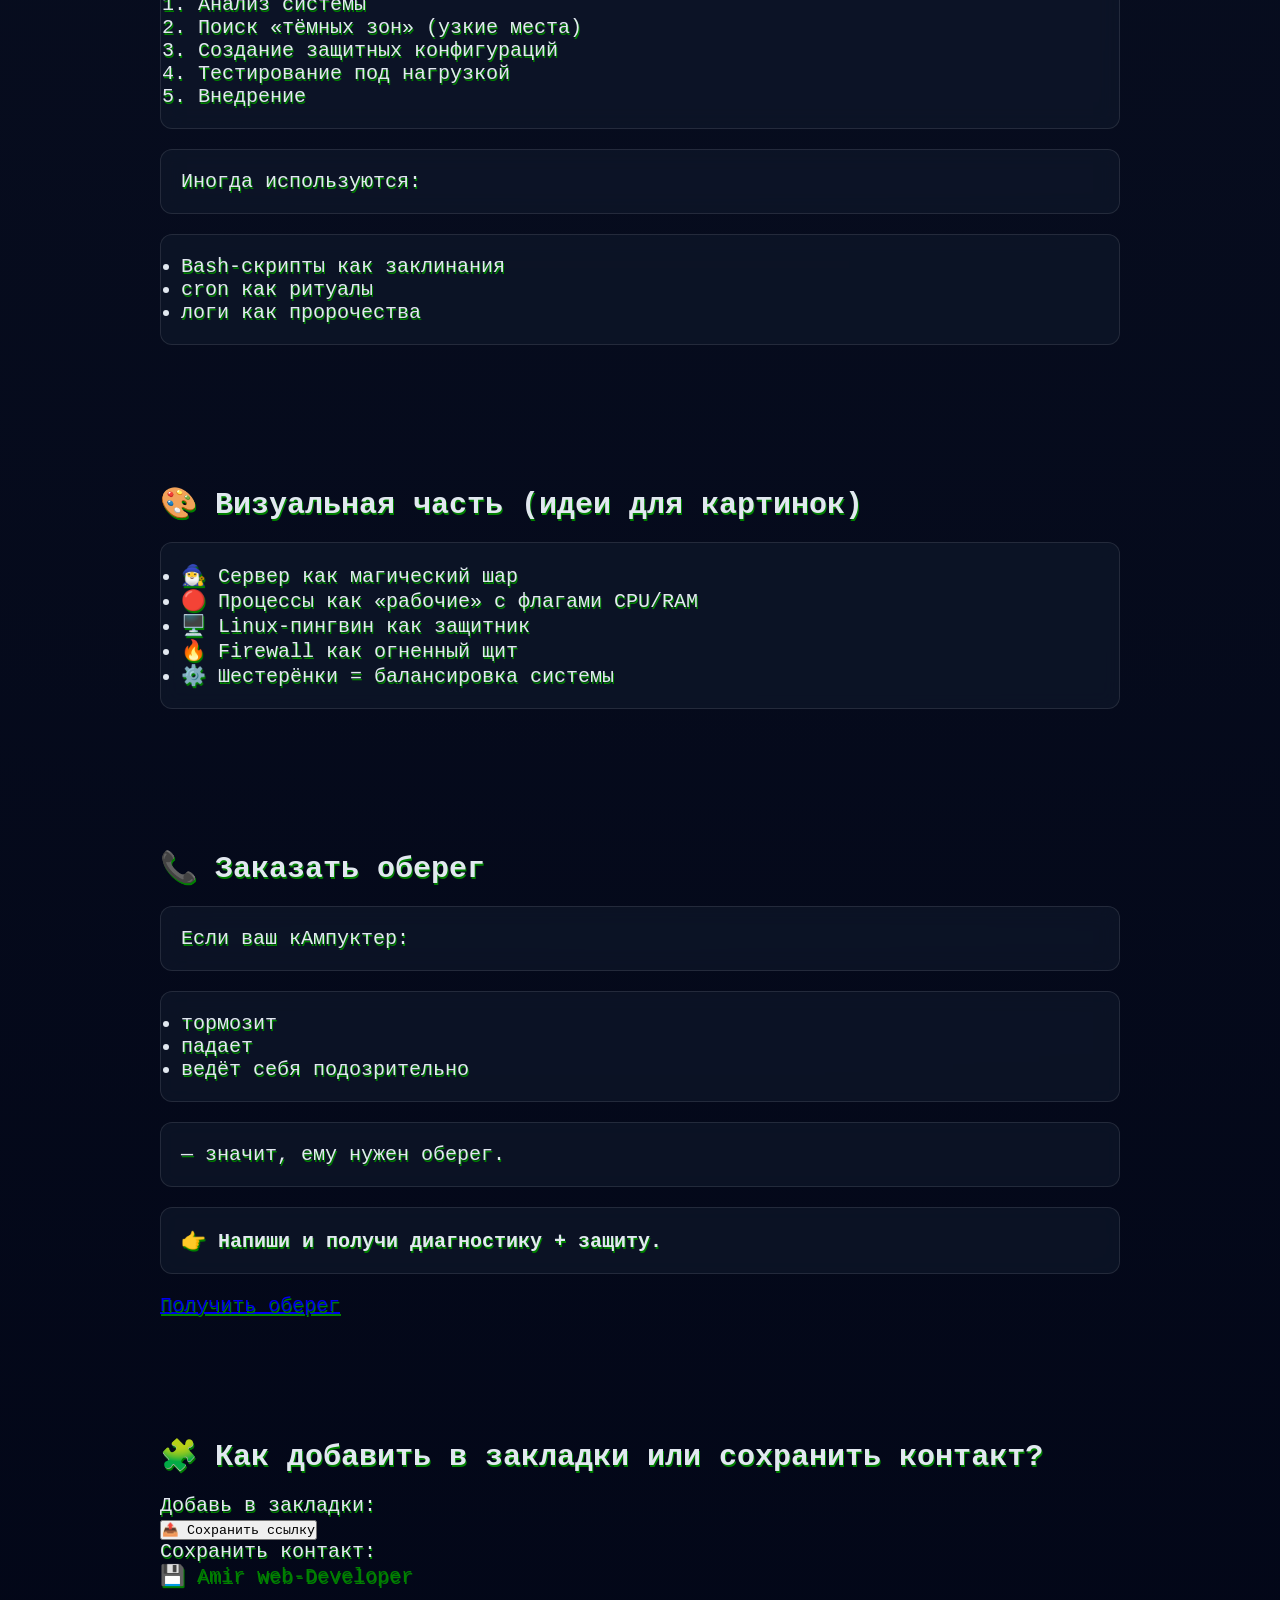
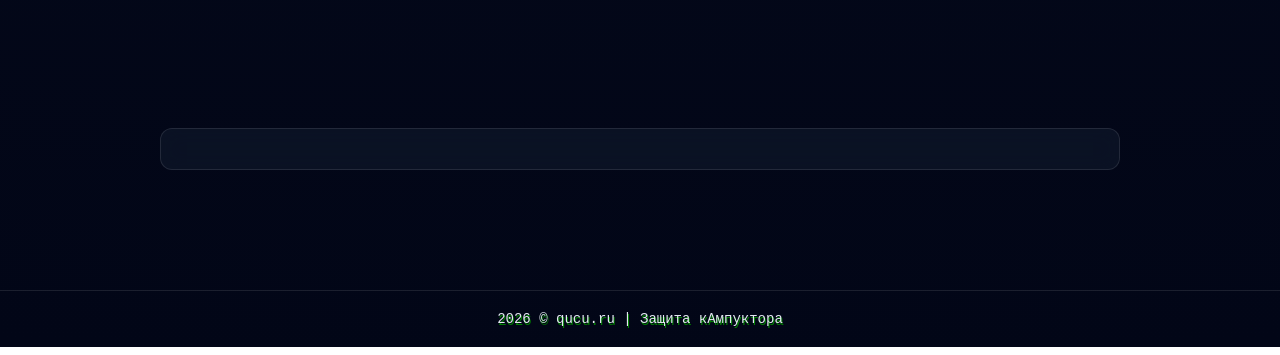
==== commit 2c8bcad4: "date and link" ====
--- a/index.html
+++ b/index.html
@@ -405,7 +405,7 @@
   </script>
 </section>
 <footer>
-  <p> © <a href="https://qucu.ru">qucu.ru</a> | Защита кАмпуктора <span id="date"></span></p>
+  <p><span id="date"></span> © <a href="https://qucu.ru">qucu.ru</a> | Защита кАмпуктора </p>
 </footer>
 <script src="js/matrix.js"></script>
 <script>
